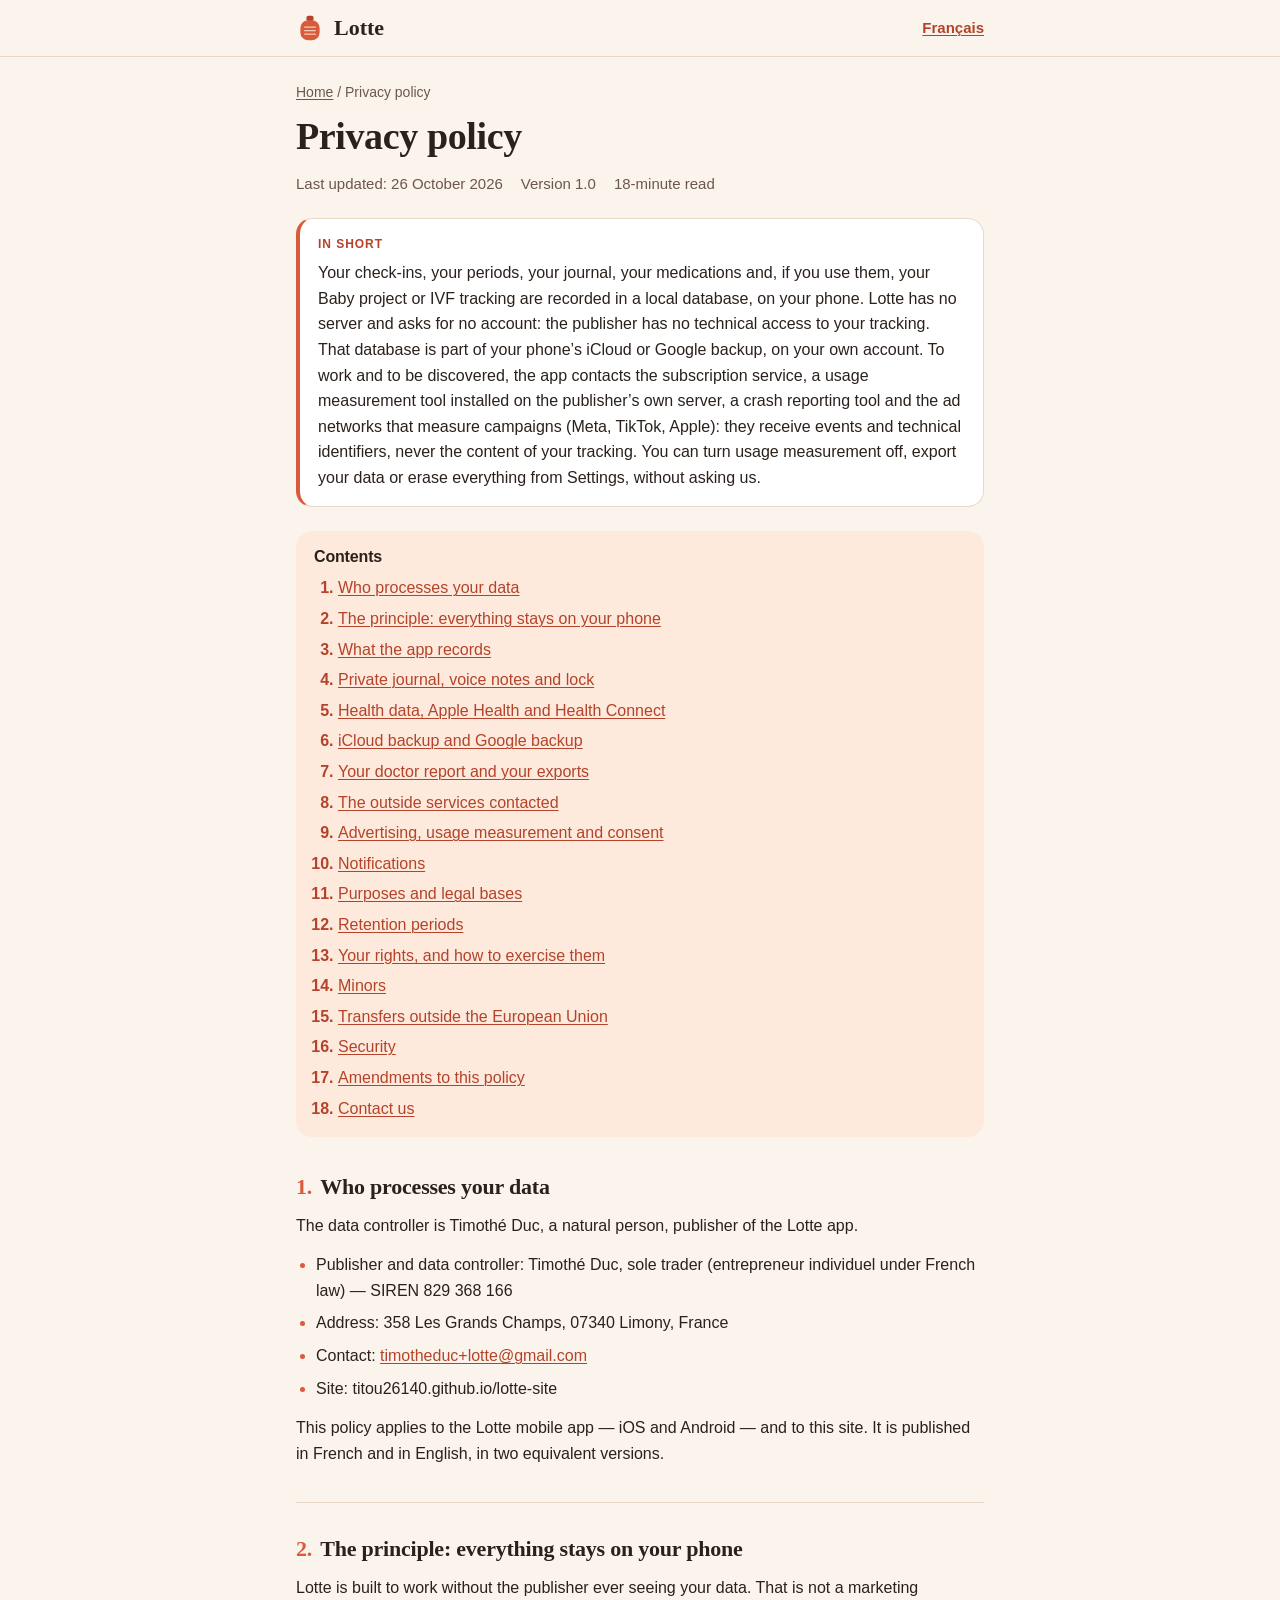
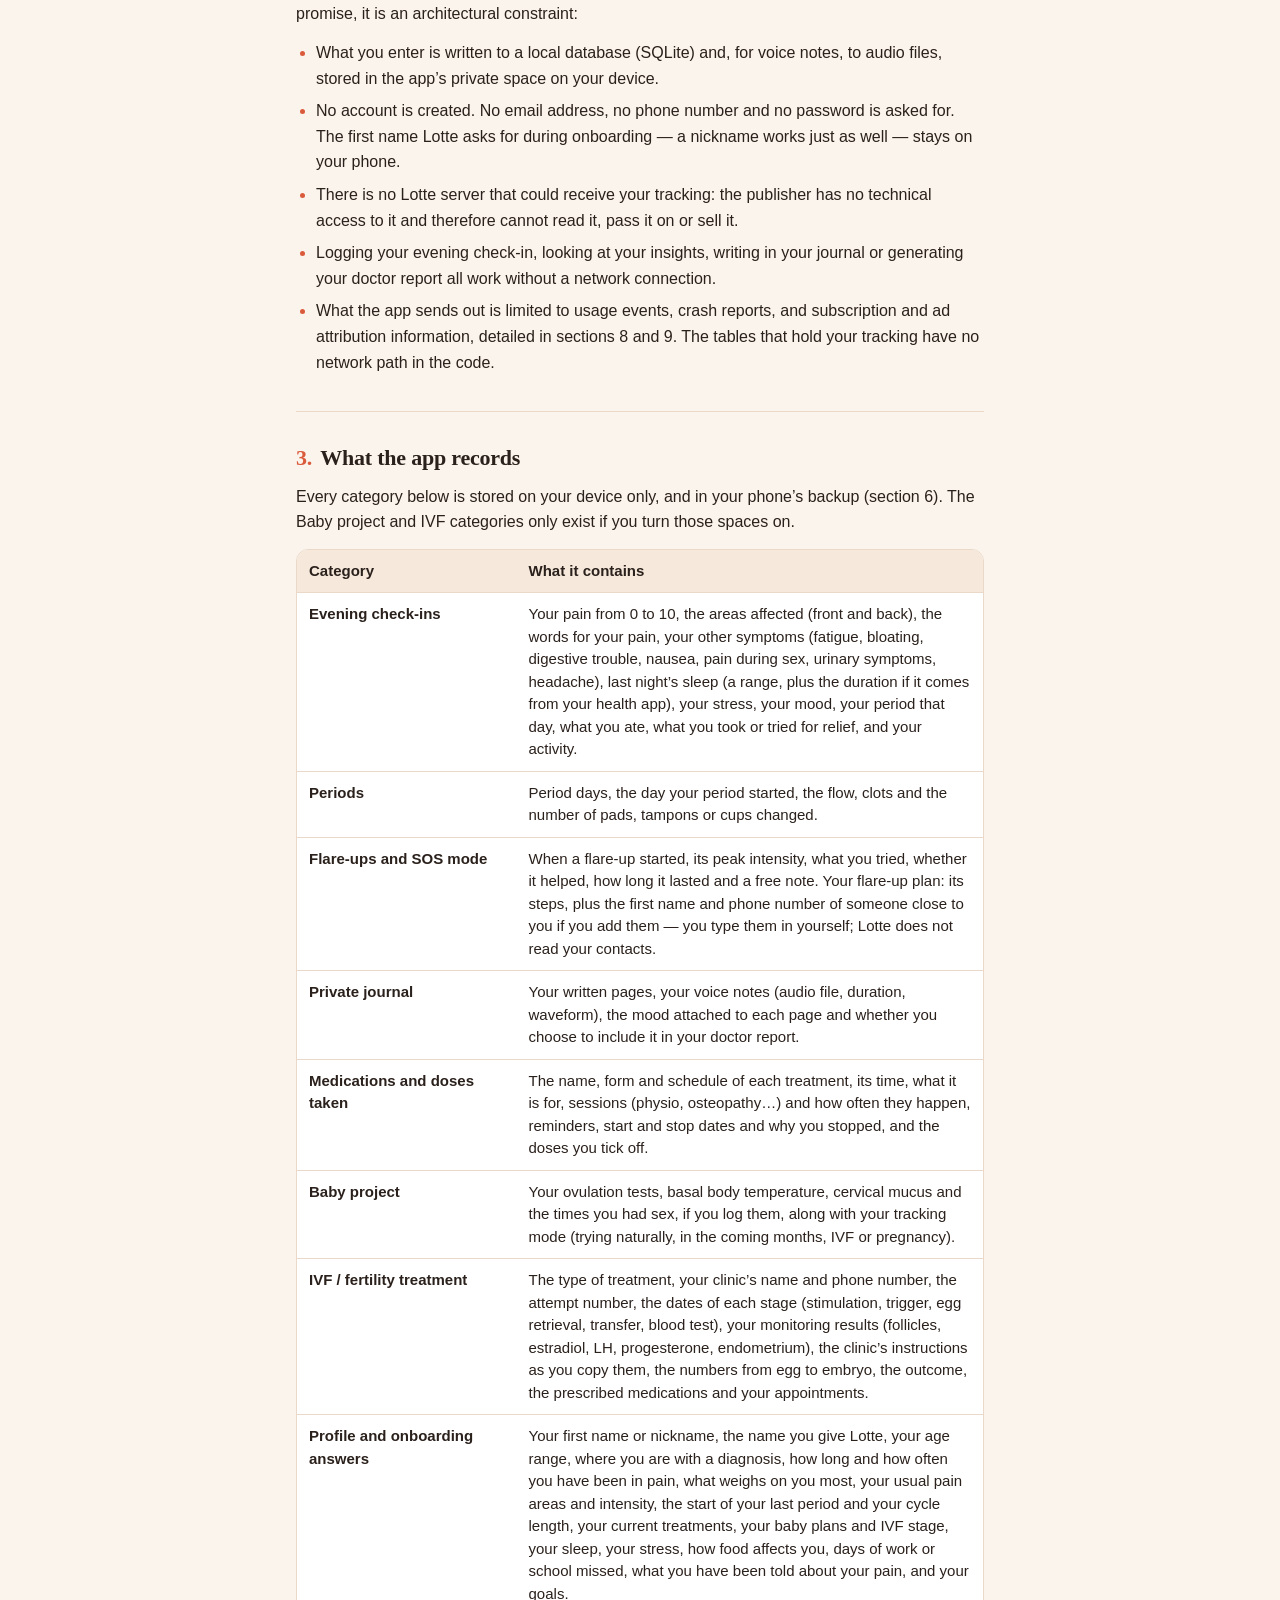
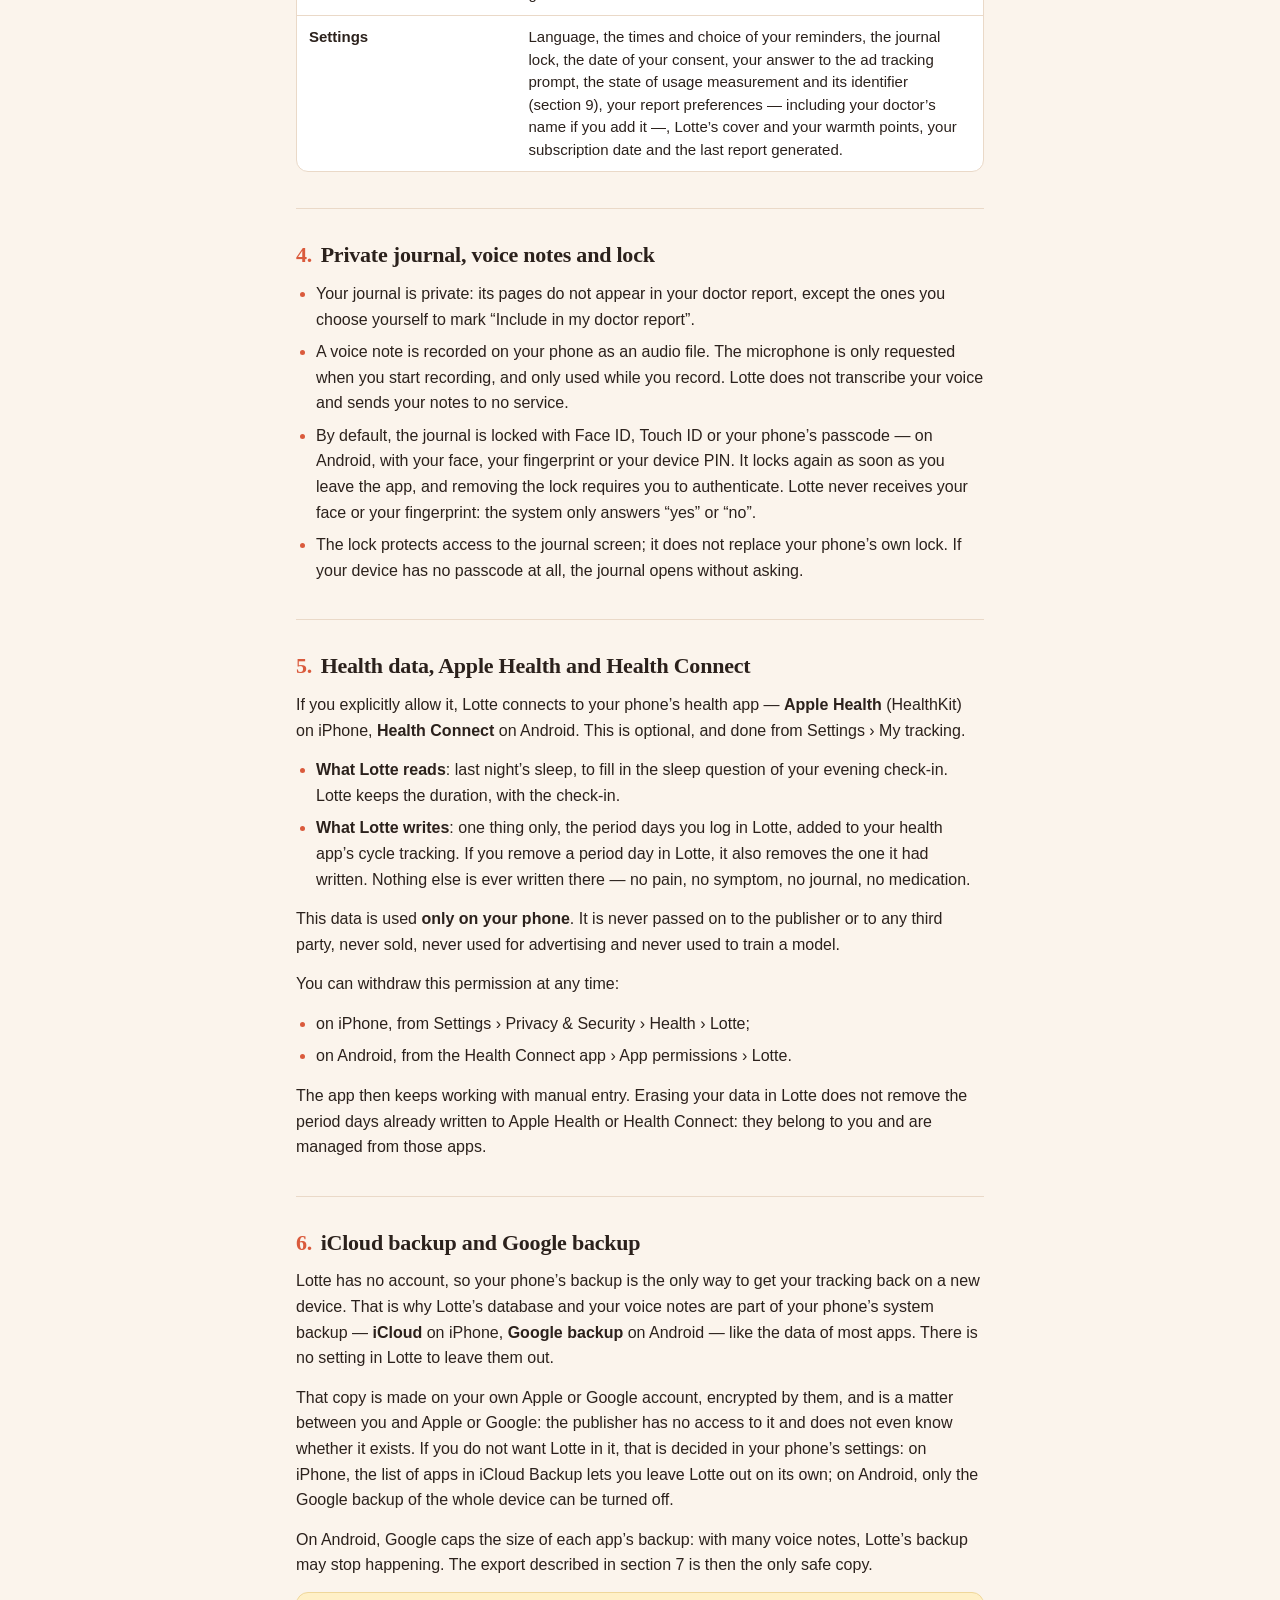
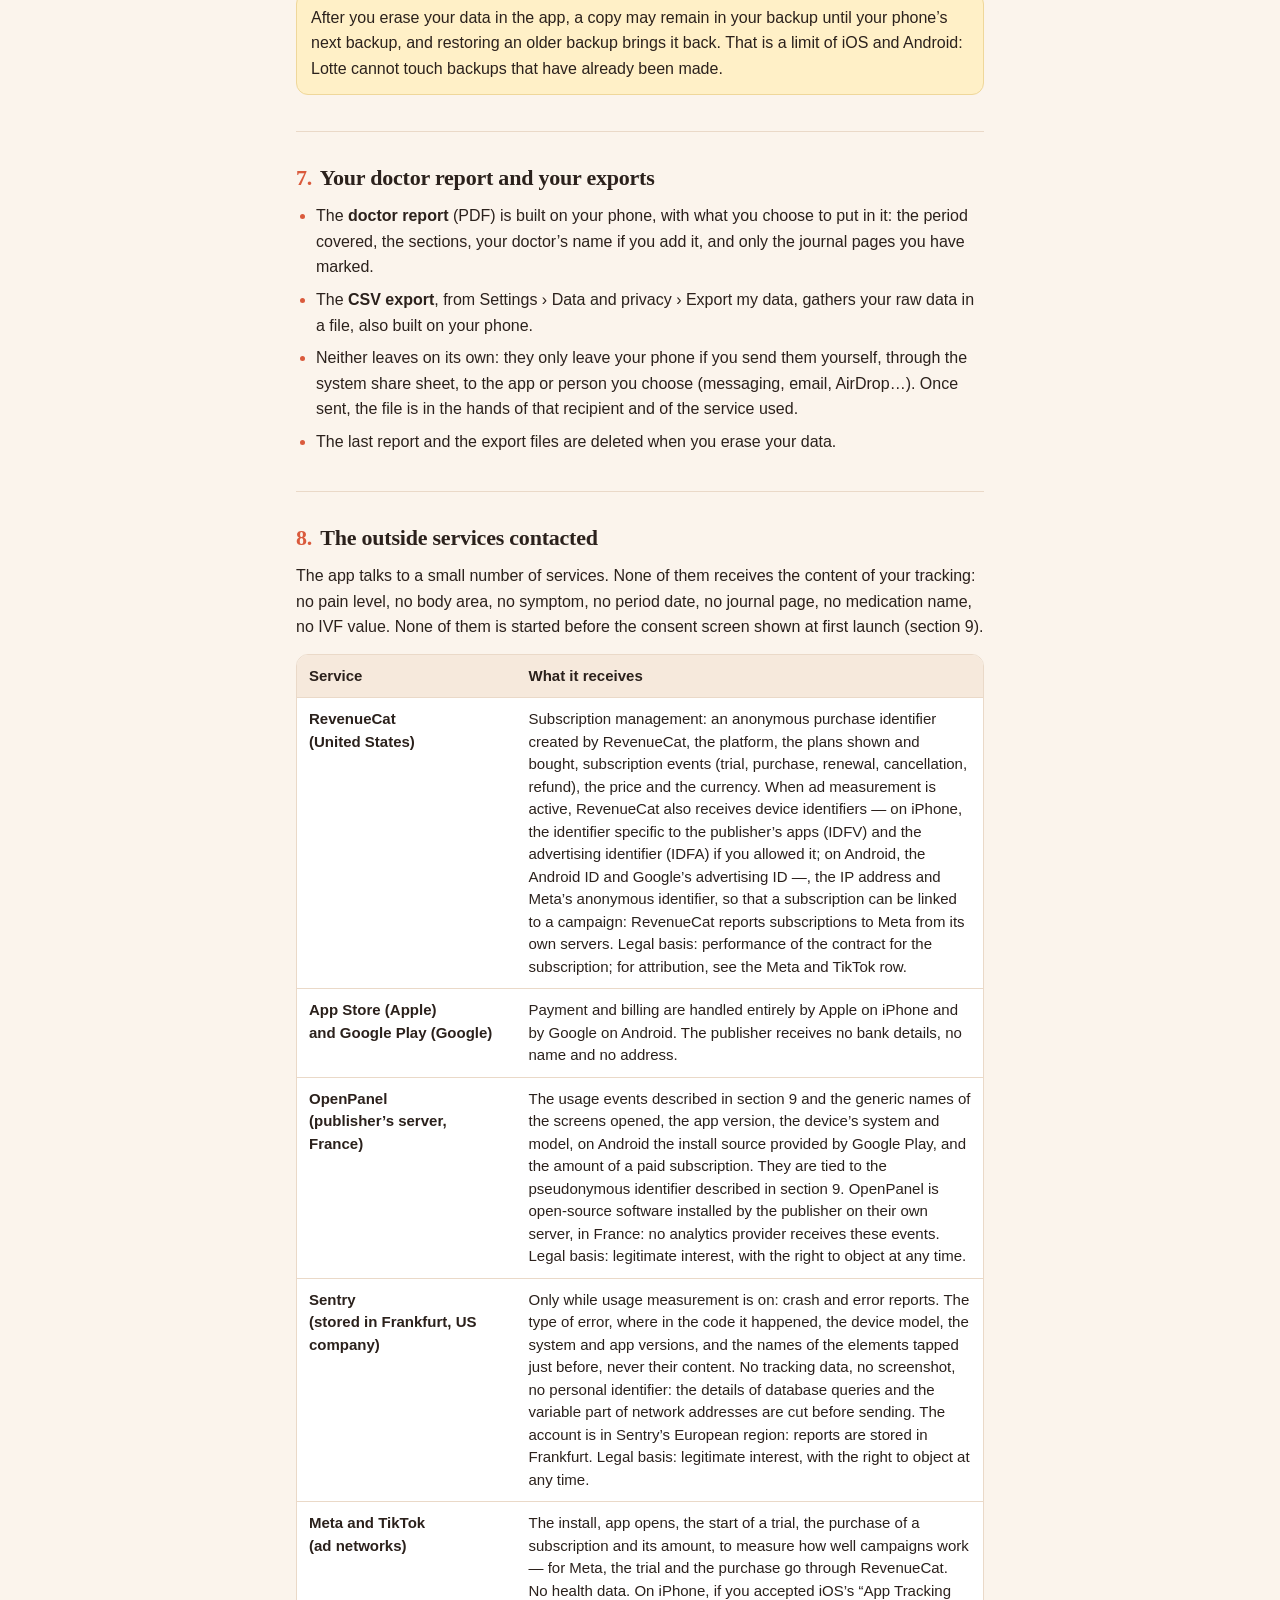
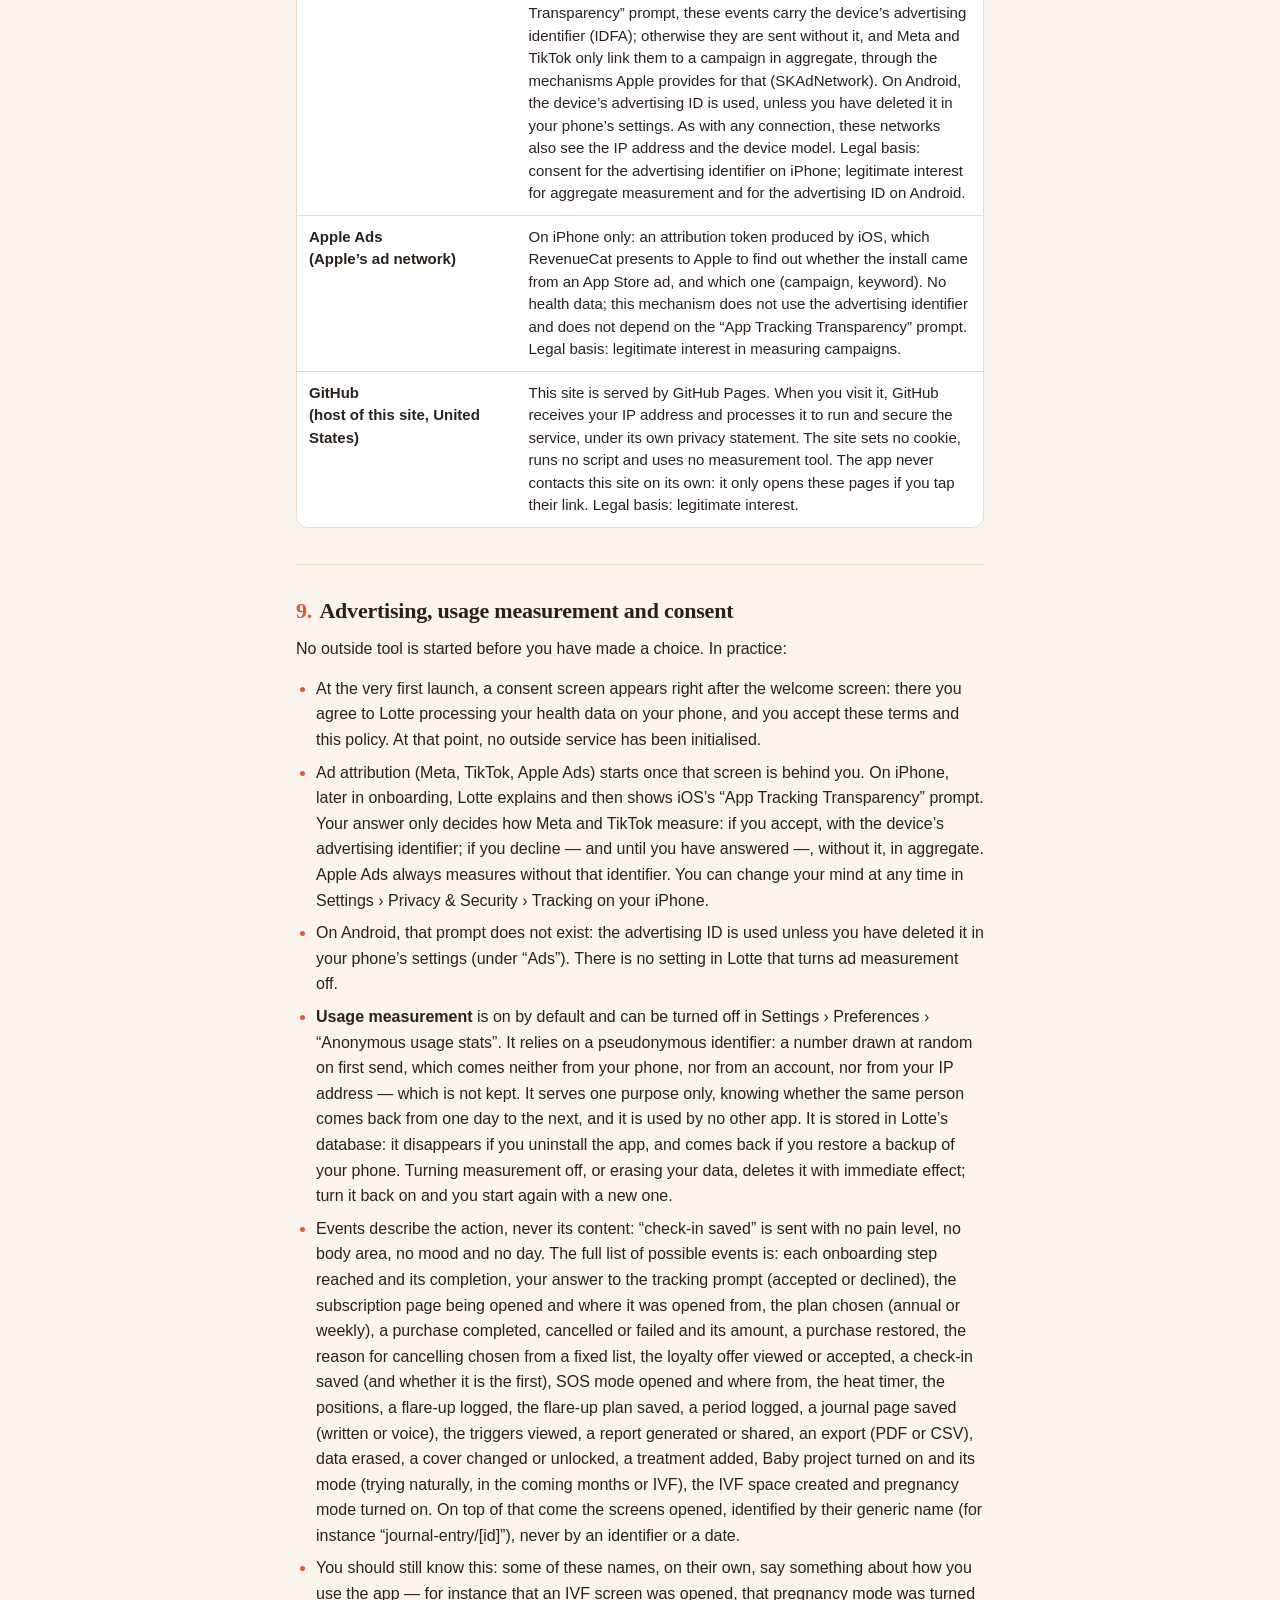
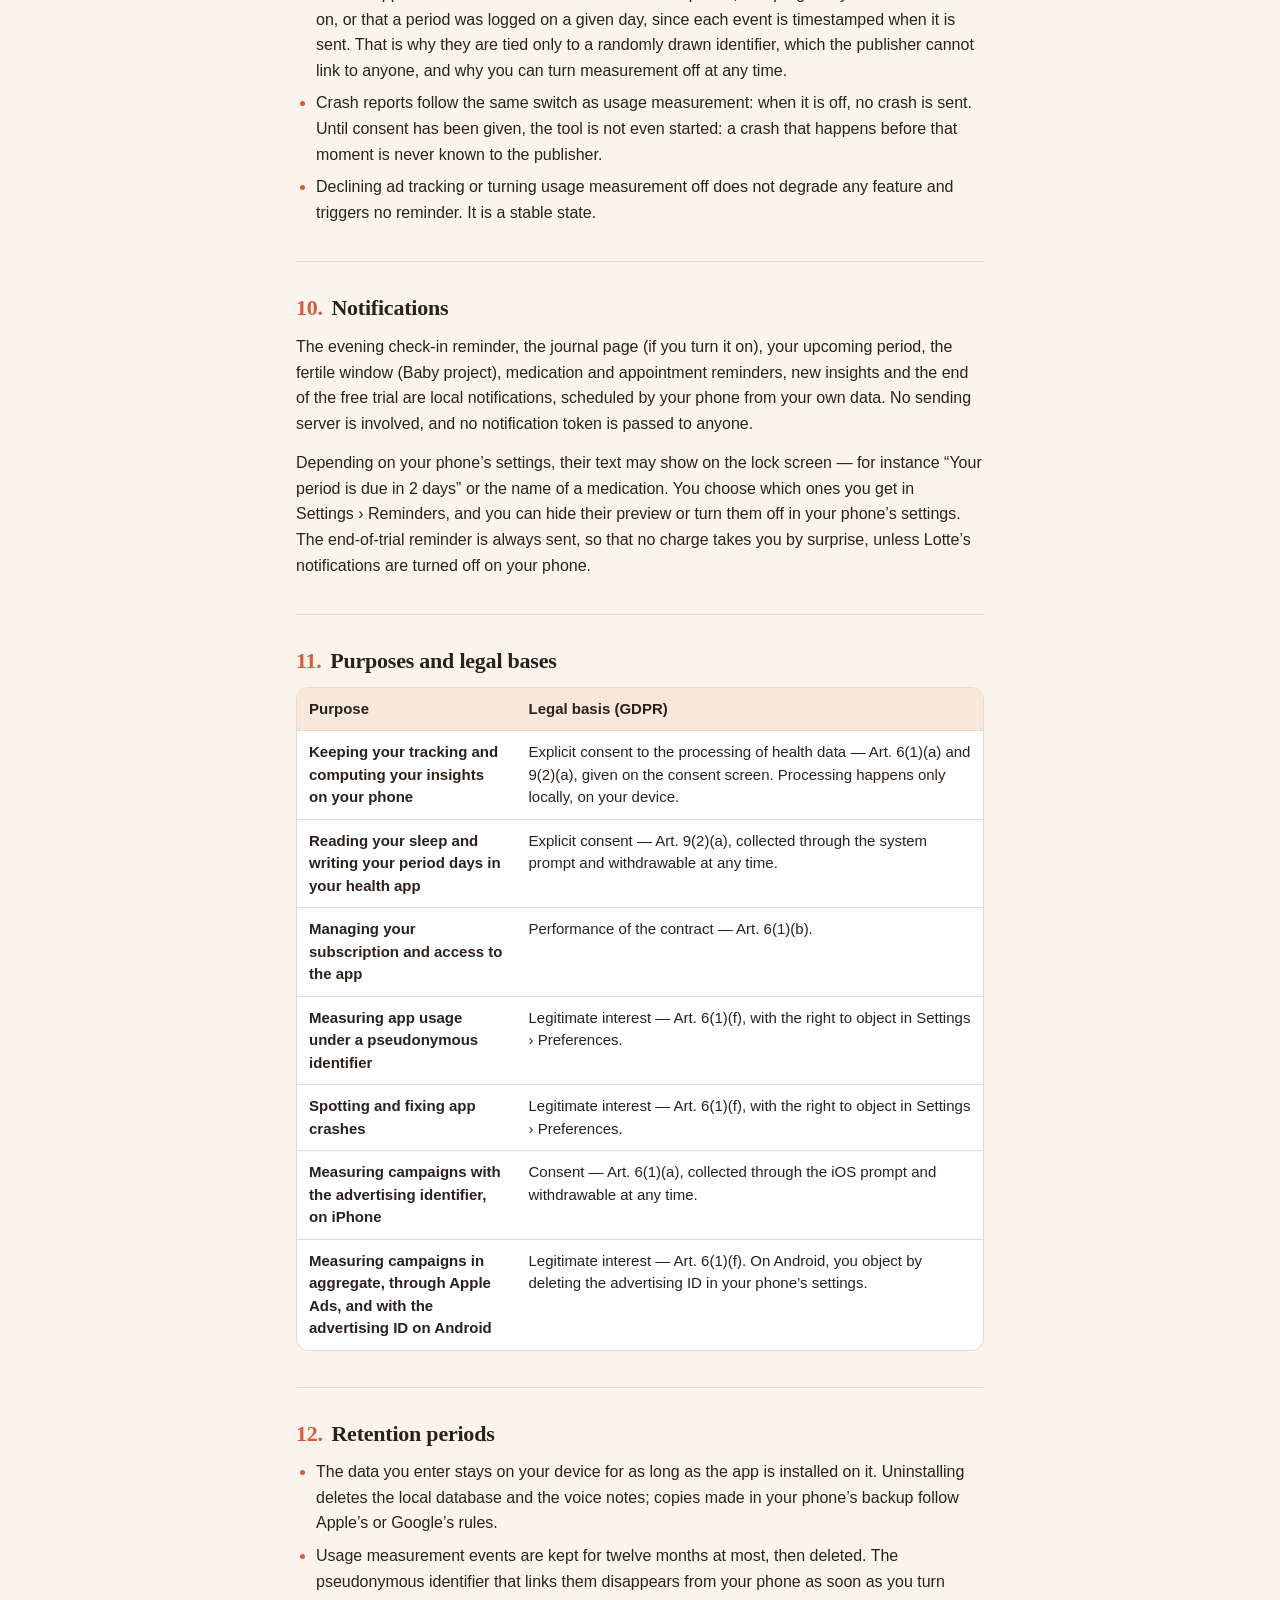
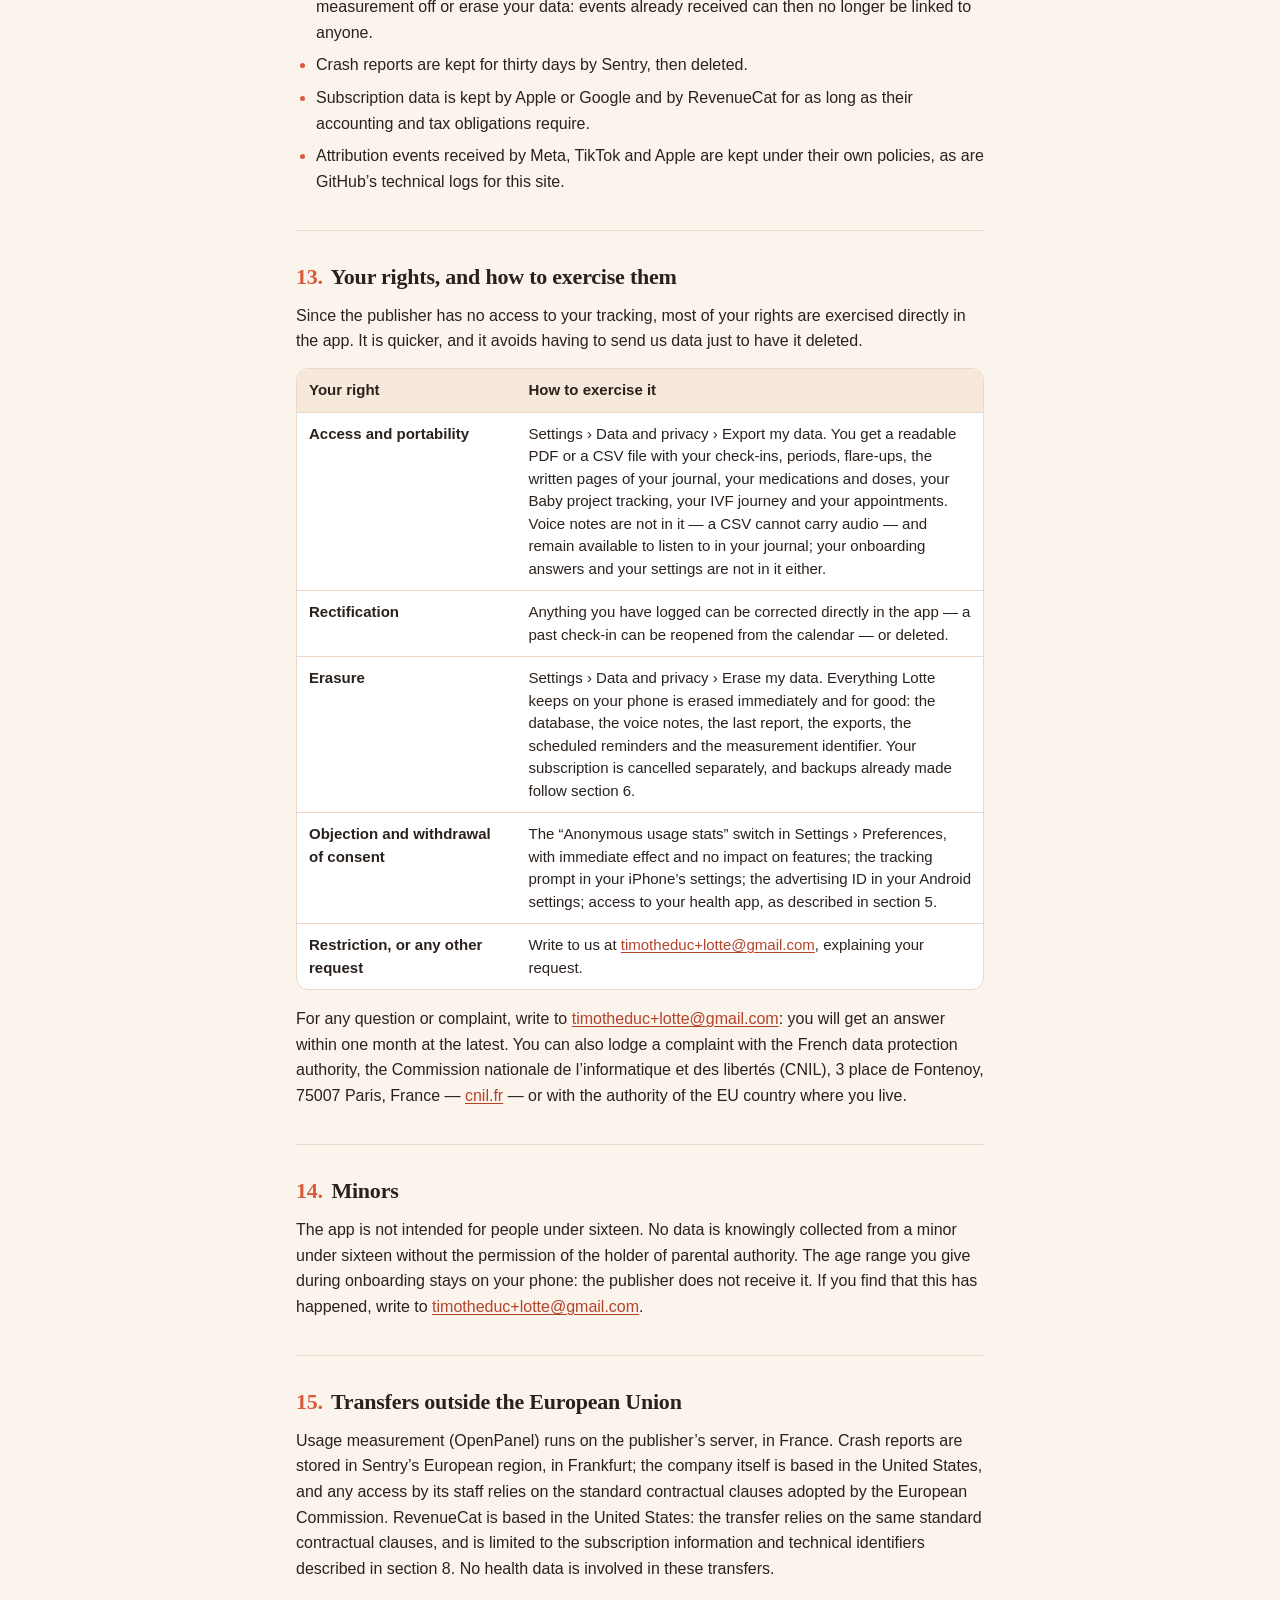
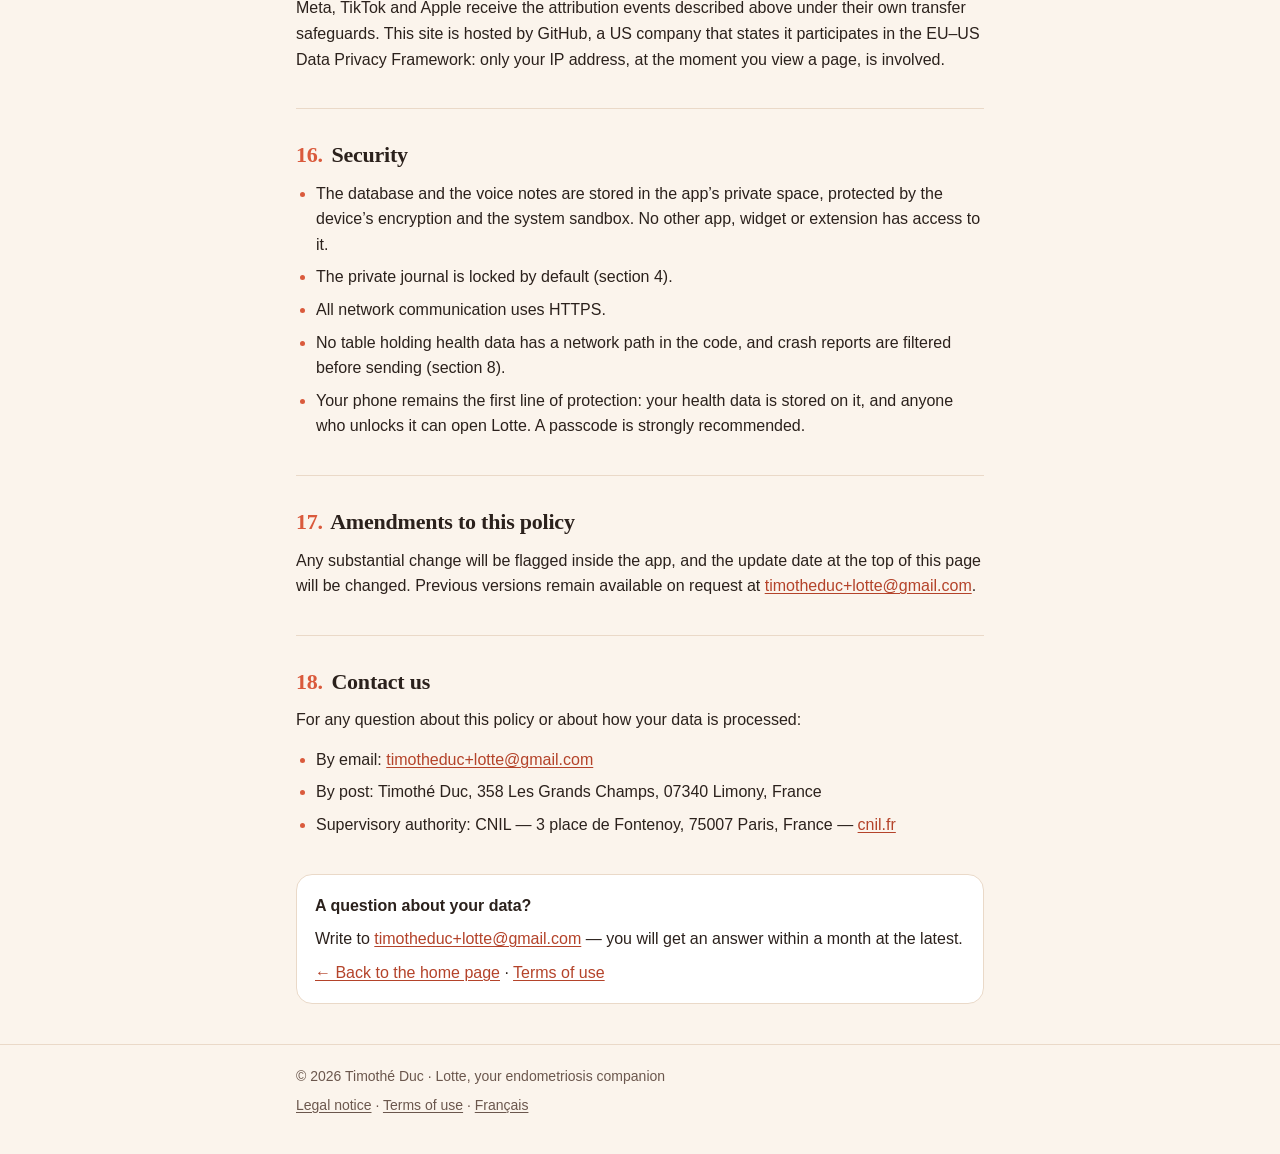
==== en/privacy/index.html @ 678af025 "Publie la politique de confidentialité et les conditions de Lotte" ====
<!doctype html>
<html lang="en">
<head>
<meta charset="utf-8">
<meta name="viewport" content="width=device-width, initial-scale=1">
<title>Privacy policy — Lotte</title>
<meta name="description" content="How Lotte, the endometriosis tracking app, handles your data: everything stays on your phone, with no account and no server.">
<link rel="canonical" href="https://titou26140.github.io/lotte-site/en/privacy/">
<link rel="alternate" hreflang="en" href="https://titou26140.github.io/lotte-site/en/privacy/">
<link rel="alternate" hreflang="fr" href="https://titou26140.github.io/lotte-site/fr/confidentialite/">
<link rel="icon" href="data:image/svg+xml,%3Csvg xmlns=%22http://www.w3.org/2000/svg%22 viewBox=%220 0 32 32%22%3E%3Crect x=%2212%22 y=%222%22 width=%228%22 height=%226%22 rx=%222%22 fill=%22%23B4432A%22/%3E%3Crect x=%225%22 y=%227%22 width=%2222%22 height=%2223%22 rx=%229%22 fill=%22%23DA5A3C%22/%3E%3C/svg%3E">
<link rel="stylesheet" href="../../style.css">
</head>
<body>
<a class="skip" href="#content">Skip to content</a>

<header class="site-head">
  <div class="wrap site-head__bar">
    <a class="brand" href="../../">
      <svg class="brand__mark" width="28" height="28" viewBox="0 0 32 32" aria-hidden="true"><rect x="12" y="2" width="8" height="6" rx="2" fill="#B4432A"/><rect x="5" y="7" width="22" height="23" rx="9" fill="#DA5A3C"/><path d="M10 15h12M10 19h12M10 23h12" stroke="#FBF4EC" stroke-width="1.6" stroke-linecap="round" opacity=".75"/></svg>
      Lotte
    </a>
    <a class="lang-switch" href="../../fr/confidentialite/" hreflang="fr" lang="fr">Français</a>
  </div>
</header>

<main id="content" class="wrap">
  <nav class="breadcrumb" aria-label="Breadcrumb">
    <a href="../../">Home</a> / <span aria-current="page">Privacy policy</span>
  </nav>

  <h1>Privacy policy</h1>

  <ul class="doc-meta">
    <li>Last updated: <time datetime="2026-10-26">26 October 2026</time></li>
    <li>Version 1.0</li>
    <li>18-minute read</li>
  </ul>

  <div class="summary">
    <p class="eyebrow">In short</p>
    <p>
      Your check-ins, your periods, your journal, your medications and, if you use them, your
      Baby project or IVF tracking are recorded in a local database, on your phone. Lotte has
      no server and asks for no account: the publisher has no technical access to your
      tracking. That database is part of your phone’s iCloud or Google backup, on your own
      account. To work and to be discovered, the app contacts the subscription service, a
      usage measurement tool installed on the publisher’s own server, a crash reporting tool
      and the ad networks that measure campaigns (Meta, TikTok, Apple): they receive events and
      technical identifiers, never the content of your tracking. You can turn usage
      measurement off, export your data or erase everything from Settings, without asking us.
    </p>
  </div>

  <nav class="toc" aria-labelledby="contents">
    <h2 id="contents">Contents</h2>
    <ol>
      <li><a href="#controller">Who processes your data</a></li>
      <li><a href="#principle">The principle: everything stays on your phone</a></li>
      <li><a href="#recorded">What the app records</a></li>
      <li><a href="#journal">Private journal, voice notes and lock</a></li>
      <li><a href="#health">Health data, Apple Health and Health Connect</a></li>
      <li><a href="#backup">iCloud backup and Google backup</a></li>
      <li><a href="#report-export">Your doctor report and your exports</a></li>
      <li><a href="#third-parties">The outside services contacted</a></li>
      <li><a href="#consent">Advertising, usage measurement and consent</a></li>
      <li><a href="#notifications">Notifications</a></li>
      <li><a href="#legal-bases">Purposes and legal bases</a></li>
      <li><a href="#retention">Retention periods</a></li>
      <li><a href="#rights">Your rights, and how to exercise them</a></li>
      <li><a href="#minors">Minors</a></li>
      <li><a href="#transfers">Transfers outside the European Union</a></li>
      <li><a href="#security">Security</a></li>
      <li><a href="#amendments">Amendments to this policy</a></li>
      <li><a href="#contact">Contact us</a></li>
    </ol>
  </nav>

  <!-- 1 -->
  <section class="doc-section" id="controller">
    <h2><span class="num">1.</span> Who processes your data</h2>
    <p>
      The data controller is Timothé Duc, a natural person, publisher of the Lotte app.
    </p>
    <ul class="list">
      <li>
        Publisher and data controller: Timothé Duc, sole trader (entrepreneur individuel
        under French law) — SIREN 829 368 166
      </li>
      <li>Address: 358 Les Grands Champs, 07340 Limony, France</li>
      <li>Contact: <a href="mailto:timotheduc+lotte@gmail.com">timotheduc+lotte@gmail.com</a></li>
      <li>Site: titou26140.github.io/lotte-site</li>
    </ul>
    <p>
      This policy applies to the Lotte mobile app — iOS and Android — and to this site. It is
      published in French and in English, in two equivalent versions.
    </p>
  </section>

  <!-- 2 -->
  <section class="doc-section" id="principle">
    <h2><span class="num">2.</span> The principle: everything stays on your phone</h2>
    <p>
      Lotte is built to work without the publisher ever seeing your data. That is not a
      marketing promise, it is an architectural constraint:
    </p>
    <ul class="list">
      <li>
        What you enter is written to a local database (SQLite) and, for voice notes, to audio
        files, stored in the app’s private space on your device.
      </li>
      <li>
        No account is created. No email address, no phone number and no password is asked
        for. The first name Lotte asks for during onboarding — a nickname works just as well —
        stays on your phone.
      </li>
      <li>
        There is no Lotte server that could receive your tracking: the publisher has no
        technical access to it and therefore cannot read it, pass it on or sell it.
      </li>
      <li>
        Logging your evening check-in, looking at your insights, writing in your journal or
        generating your doctor report all work without a network connection.
      </li>
      <li>
        What the app sends out is limited to usage events, crash reports, and subscription and
        ad attribution information, detailed in sections 8 and 9. The tables that hold your
        tracking have no network path in the code.
      </li>
    </ul>
  </section>

  <!-- 3 -->
  <section class="doc-section" id="recorded">
    <h2><span class="num">3.</span> What the app records</h2>
    <p>
      Every category below is stored on your device only, and in your phone’s backup
      (section 6). The Baby project and IVF categories only exist if you turn those spaces on.
    </p>
    <div class="table-scroll">
      <table>
        <thead>
          <tr>
            <th scope="col">Category</th>
            <th scope="col">What it contains</th>
          </tr>
        </thead>
        <tbody>
          <tr>
            <td>Evening check-ins</td>
            <td>
              Your pain from 0 to 10, the areas affected (front and back), the words for your
              pain, your other symptoms (fatigue, bloating, digestive trouble, nausea, pain
              during sex, urinary symptoms, headache), last night’s sleep (a range, plus the
              duration if it comes from your health app), your stress, your mood, your period
              that day, what you ate, what you took or tried for relief, and your activity.
            </td>
          </tr>
          <tr>
            <td>Periods</td>
            <td>
              Period days, the day your period started, the flow, clots and the number of
              pads, tampons or cups changed.
            </td>
          </tr>
          <tr>
            <td>Flare-ups and SOS mode</td>
            <td>
              When a flare-up started, its peak intensity, what you tried, whether it helped,
              how long it lasted and a free note. Your flare-up plan: its steps, plus the first
              name and phone number of someone close to you if you add them — you type them in
              yourself; Lotte does not read your contacts.
            </td>
          </tr>
          <tr>
            <td>Private journal</td>
            <td>
              Your written pages, your voice notes (audio file, duration, waveform), the mood
              attached to each page and whether you choose to include it in your doctor report.
            </td>
          </tr>
          <tr>
            <td>Medications and doses taken</td>
            <td>
              The name, form and schedule of each treatment, its time, what it is for,
              sessions (physio, osteopathy…) and how often they happen, reminders, start and
              stop dates and why you stopped, and the doses you tick off.
            </td>
          </tr>
          <tr>
            <td>Baby project</td>
            <td>
              Your ovulation tests, basal body temperature, cervical mucus and the times you had
              sex, if you log them, along with your tracking mode (trying naturally, in the
              coming months, IVF or pregnancy).
            </td>
          </tr>
          <tr>
            <td>IVF / fertility treatment</td>
            <td>
              The type of treatment, your clinic’s name and phone number, the attempt number,
              the dates of each stage (stimulation, trigger, egg retrieval, transfer, blood
              test), your monitoring results (follicles, estradiol, LH, progesterone,
              endometrium), the clinic’s instructions as you copy them, the numbers from egg to
              embryo, the outcome, the prescribed medications and your appointments.
            </td>
          </tr>
          <tr>
            <td>Profile and onboarding answers</td>
            <td>
              Your first name or nickname, the name you give Lotte, your age range, where you
              are with a diagnosis, how long and how often you have been in pain, what weighs on
              you most, your usual pain areas and intensity, the start of your last period and
              your cycle length, your current treatments, your baby plans and IVF stage, your
              sleep, your stress, how food affects you, days of work or school missed, what you
              have been told about your pain, and your goals.
            </td>
          </tr>
          <tr>
            <td>Settings</td>
            <td>
              Language, the times and choice of your reminders, the journal lock, the date of
              your consent, your answer to the ad tracking prompt, the state of usage
              measurement and its identifier (section 9), your report preferences — including
              your doctor’s name if you add it —, Lotte’s cover and your warmth points, your
              subscription date and the last report generated.
            </td>
          </tr>
        </tbody>
      </table>
    </div>
  </section>

  <!-- 4 -->
  <section class="doc-section" id="journal">
    <h2><span class="num">4.</span> Private journal, voice notes and lock</h2>
    <ul class="list">
      <li>
        Your journal is private: its pages do not appear in your doctor report, except the
        ones you choose yourself to mark “Include in my doctor report”.
      </li>
      <li>
        A voice note is recorded on your phone as an audio file. The microphone is only
        requested when you start recording, and only used while you record. Lotte does not
        transcribe your voice and sends your notes to no service.
      </li>
      <li>
        By default, the journal is locked with Face ID, Touch ID or your phone’s passcode — on
        Android, with your face, your fingerprint or your device PIN. It locks again as soon as
        you leave the app, and removing the lock requires you to authenticate. Lotte never
        receives your face or your fingerprint: the system only answers “yes” or “no”.
      </li>
      <li>
        The lock protects access to the journal screen; it does not replace your phone’s own
        lock. If your device has no passcode at all, the journal opens without asking.
      </li>
    </ul>
  </section>

  <!-- 5 -->
  <section class="doc-section" id="health">
    <h2><span class="num">5.</span> Health data, Apple Health and Health Connect</h2>
    <p>
      If you explicitly allow it, Lotte connects to your phone’s health app —
      <strong>Apple Health</strong> (HealthKit) on iPhone, <strong>Health Connect</strong> on
      Android. This is optional, and done from Settings › My tracking.
    </p>
    <ul class="list">
      <li>
        <strong>What Lotte reads</strong>: last night’s sleep, to fill in the sleep question
        of your evening check-in. Lotte keeps the duration, with the check-in.
      </li>
      <li>
        <strong>What Lotte writes</strong>: one thing only, the period days you log in Lotte,
        added to your health app’s cycle tracking. If you remove a period day in Lotte, it also
        removes the one it had written. Nothing else is ever written there — no pain, no
        symptom, no journal, no medication.
      </li>
    </ul>
    <p>
      This data is used <strong>only on your phone</strong>. It is never passed on to the
      publisher or to any third party, never sold, never used for advertising and never used
      to train a model.
    </p>
    <p>You can withdraw this permission at any time:</p>
    <ul class="list">
      <li>on iPhone, from Settings › Privacy &amp; Security › Health › Lotte;</li>
      <li>on Android, from the Health Connect app › App permissions › Lotte.</li>
    </ul>
    <p>
      The app then keeps working with manual entry. Erasing your data in Lotte does not remove
      the period days already written to Apple Health or Health Connect: they belong to you and
      are managed from those apps.
    </p>
  </section>

  <!-- 6 -->
  <section class="doc-section" id="backup">
    <h2><span class="num">6.</span> iCloud backup and Google backup</h2>
    <p>
      Lotte has no account, so your phone’s backup is the only way to get your tracking back on
      a new device. That is why Lotte’s database and your voice notes are part of your phone’s
      system backup — <strong>iCloud</strong> on iPhone, <strong>Google backup</strong> on
      Android — like the data of most apps. There is no setting in Lotte to leave them out.
    </p>
    <p>
      That copy is made on your own Apple or Google account, encrypted by them, and is a
      matter between you and Apple or Google: the publisher has no access to it and does not
      even know whether it exists. If you do not want Lotte in it, that is decided in your
      phone’s settings: on iPhone, the list of apps in iCloud Backup lets you leave Lotte out on
      its own; on Android, only the Google backup of the whole device can be turned off.
    </p>
    <p>
      On Android, Google caps the size of each app’s backup: with many voice notes, Lotte’s
      backup may stop happening. The export described in section 7 is then the only safe copy.
    </p>
    <div class="callout">
      <p>
        After you erase your data in the app, a copy may remain in your backup until your
        phone’s next backup, and restoring an older backup brings it back. That is a limit of
        iOS and Android: Lotte cannot touch backups that have already been made.
      </p>
    </div>
  </section>

  <!-- 7 -->
  <section class="doc-section" id="report-export">
    <h2><span class="num">7.</span> Your doctor report and your exports</h2>
    <ul class="list">
      <li>
        The <strong>doctor report</strong> (PDF) is built on your phone, with what you choose
        to put in it: the period covered, the sections, your doctor’s name if you add it, and
        only the journal pages you have marked.
      </li>
      <li>
        The <strong>CSV export</strong>, from Settings › Data and privacy › Export my data,
        gathers your raw data in a file, also built on your phone.
      </li>
      <li>
        Neither leaves on its own: they only leave your phone if you send them yourself,
        through the system share sheet, to the app or person you choose (messaging, email,
        AirDrop…). Once sent, the file is in the hands of that recipient and of the service
        used.
      </li>
      <li>The last report and the export files are deleted when you erase your data.</li>
    </ul>
  </section>

  <!-- 8 -->
  <section class="doc-section" id="third-parties">
    <h2><span class="num">8.</span> The outside services contacted</h2>
    <p>
      The app talks to a small number of services. None of them receives the content of your
      tracking: no pain level, no body area, no symptom, no period date, no journal page, no
      medication name, no IVF value. None of them is started before the consent screen shown
      at first launch (section 9).
    </p>
    <div class="table-scroll">
      <table>
        <thead>
          <tr>
            <th scope="col">Service</th>
            <th scope="col">What it receives</th>
          </tr>
        </thead>
        <tbody>
          <tr>
            <td>RevenueCat<br>(United States)</td>
            <td>
              Subscription management: an anonymous purchase identifier created by RevenueCat,
              the platform, the plans shown and bought, subscription events (trial, purchase,
              renewal, cancellation, refund), the price and the currency. When ad measurement
              is active, RevenueCat also receives device identifiers — on iPhone, the
              identifier specific to the publisher’s apps (IDFV) and the advertising identifier
              (IDFA) if you allowed it; on Android, the Android ID and Google’s advertising ID —,
              the IP address and Meta’s anonymous identifier, so that a subscription can be
              linked to a campaign: RevenueCat reports subscriptions to Meta from its own
              servers. Legal basis: performance of the contract for the subscription; for
              attribution, see the Meta and TikTok row.
            </td>
          </tr>
          <tr>
            <td>App Store (Apple)<br>and Google Play (Google)</td>
            <td>
              Payment and billing are handled entirely by Apple on iPhone and by Google on
              Android. The publisher receives no bank details, no name and no address.
            </td>
          </tr>
          <tr>
            <td>OpenPanel<br>(publisher’s server, France)</td>
            <td>
              The usage events described in section 9 and the generic names of the screens
              opened, the app version, the device’s system and model, on Android the install
              source provided by Google Play, and the amount of a paid subscription. They are
              tied to the pseudonymous identifier described in section 9. OpenPanel is
              open-source software installed by the publisher on their own server, in France:
              no analytics provider receives these events. Legal basis: legitimate interest,
              with the right to object at any time.
            </td>
          </tr>
          <tr>
            <td>Sentry<br>(stored in Frankfurt, US company)</td>
            <td>
              Only while usage measurement is on: crash and error reports. The type of error,
              where in the code it happened, the device model, the system and app versions, and
              the names of the elements tapped just before, never their content. No tracking
              data, no screenshot, no personal identifier: the details of database queries and
              the variable part of network addresses are cut before sending. The account is in
              Sentry’s European region: reports are stored in Frankfurt. Legal basis:
              legitimate interest, with the right to object at any time.
            </td>
          </tr>
          <tr>
            <td>Meta and TikTok<br>(ad networks)</td>
            <td>
              The install, app opens, the start of a trial, the purchase of a subscription and
              its amount, to measure how well campaigns work — for Meta, the trial and the
              purchase go through RevenueCat. No health data. On iPhone, if you accepted iOS’s
              “App Tracking Transparency” prompt, these events carry the device’s advertising
              identifier (IDFA); otherwise they are sent without it, and Meta and TikTok only
              link them to a campaign in aggregate, through the mechanisms Apple provides for
              that (SKAdNetwork). On Android, the device’s advertising ID is used, unless you
              have deleted it in your phone’s settings. As with any connection, these networks
              also see the IP address and the device model. Legal basis: consent for the
              advertising identifier on iPhone; legitimate interest for aggregate measurement
              and for the advertising ID on Android.
            </td>
          </tr>
          <tr>
            <td>Apple Ads<br>(Apple’s ad network)</td>
            <td>
              On iPhone only: an attribution token produced by iOS, which RevenueCat presents
              to Apple to find out whether the install came from an App Store ad, and which one
              (campaign, keyword). No health data; this mechanism does not use the advertising
              identifier and does not depend on the “App Tracking Transparency” prompt. Legal
              basis: legitimate interest in measuring campaigns.
            </td>
          </tr>
          <tr>
            <td>GitHub<br>(host of this site, United States)</td>
            <td>
              This site is served by GitHub Pages. When you visit it, GitHub receives your IP
              address and processes it to run and secure the service, under its own privacy
              statement. The site sets no cookie, runs no script and uses no measurement tool.
              The app never contacts this site on its own: it only opens these pages if you tap
              their link. Legal basis: legitimate interest.
            </td>
          </tr>
        </tbody>
      </table>
    </div>
  </section>

  <!-- 9 -->
  <section class="doc-section" id="consent">
    <h2><span class="num">9.</span> Advertising, usage measurement and consent</h2>
    <p>No outside tool is started before you have made a choice. In practice:</p>
    <ul class="list">
      <li>
        At the very first launch, a consent screen appears right after the welcome screen:
        there you agree to Lotte processing your health data on your phone, and you accept
        these terms and this policy. At that point, no outside service has been initialised.
      </li>
      <li>
        Ad attribution (Meta, TikTok, Apple Ads) starts once that screen is behind you. On
        iPhone, later in onboarding, Lotte explains and then shows iOS’s “App Tracking
        Transparency” prompt. Your answer only decides how Meta and TikTok measure: if you
        accept, with the device’s advertising identifier; if you decline — and until you have
        answered —, without it, in aggregate. Apple Ads always measures without that
        identifier. You can change your mind at any time in Settings › Privacy &amp; Security ›
        Tracking on your iPhone.
      </li>
      <li>
        On Android, that prompt does not exist: the advertising ID is used unless you have
        deleted it in your phone’s settings (under “Ads”). There is no setting in Lotte that
        turns ad measurement off.
      </li>
      <li>
        <strong>Usage measurement</strong> is on by default and can be turned off in
        Settings › Preferences › “Anonymous usage stats”. It relies on a pseudonymous
        identifier: a number drawn at random on first send, which comes neither from your
        phone, nor from an account, nor from your IP address — which is not kept. It serves one
        purpose only, knowing whether the same person comes back from one day to the next, and
        it is used by no other app. It is stored in Lotte’s database: it disappears if you
        uninstall the app, and comes back if you restore a backup of your phone. Turning
        measurement off, or erasing your data, deletes it with immediate effect; turn it back
        on and you start again with a new one.
      </li>
      <li>
        Events describe the action, never its content: “check-in saved” is sent with no pain
        level, no body area, no mood and no day. The full list of possible events is: each
        onboarding step reached and its completion, your answer to the tracking prompt
        (accepted or declined), the subscription page being opened and where it was opened
        from, the plan chosen (annual or weekly), a purchase completed, cancelled or failed and
        its amount, a purchase restored, the reason for cancelling chosen from a fixed list,
        the loyalty offer viewed or accepted, a check-in saved (and whether it is the first),
        SOS mode opened and where from, the heat timer, the positions, a flare-up logged, the
        flare-up plan saved, a period logged, a journal page saved (written or voice), the
        triggers viewed, a report generated or shared, an export (PDF or CSV), data erased, a
        cover changed or unlocked, a treatment added, Baby project turned on and its mode
        (trying naturally, in the coming months or IVF), the IVF space created and pregnancy
        mode turned on. On top of that come the screens opened, identified by their generic
        name (for instance “journal-entry/[id]”), never by an identifier or a date.
      </li>
      <li>
        You should still know this: some of these names, on their own, say something about
        how you use the app — for instance that an IVF screen was opened, that pregnancy mode
        was turned on, or that a period was logged on a given day, since each event is
        timestamped when it is sent. That is why they are tied only to a randomly drawn
        identifier, which the publisher cannot link to anyone, and why you can turn
        measurement off at any time.
      </li>
      <li>
        Crash reports follow the same switch as usage measurement: when it is off, no crash is
        sent. Until consent has been given, the tool is not even started: a crash that happens
        before that moment is never known to the publisher.
      </li>
      <li>
        Declining ad tracking or turning usage measurement off does not degrade any feature
        and triggers no reminder. It is a stable state.
      </li>
    </ul>
  </section>

  <!-- 10 -->
  <section class="doc-section" id="notifications">
    <h2><span class="num">10.</span> Notifications</h2>
    <p>
      The evening check-in reminder, the journal page (if you turn it on), your upcoming
      period, the fertile window (Baby project), medication and appointment reminders, new
      insights and the end of the free trial are local notifications, scheduled by your phone
      from your own data. No sending server is involved, and no notification token is passed
      to anyone.
    </p>
    <p>
      Depending on your phone’s settings, their text may show on the lock screen — for
      instance “Your period is due in 2 days” or the name of a medication. You choose which
      ones you get in Settings › Reminders, and you can hide their preview or turn them off in
      your phone’s settings. The end-of-trial reminder is always sent, so that no charge takes
      you by surprise, unless Lotte’s notifications are turned off on your phone.
    </p>
  </section>

  <!-- 11 -->
  <section class="doc-section" id="legal-bases">
    <h2><span class="num">11.</span> Purposes and legal bases</h2>
    <div class="table-scroll">
      <table>
        <thead>
          <tr>
            <th scope="col">Purpose</th>
            <th scope="col">Legal basis (GDPR)</th>
          </tr>
        </thead>
        <tbody>
          <tr>
            <td>Keeping your tracking and computing your insights on your phone</td>
            <td>
              Explicit consent to the processing of health data — Art. 6(1)(a) and 9(2)(a),
              given on the consent screen. Processing happens only locally, on your device.
            </td>
          </tr>
          <tr>
            <td>Reading your sleep and writing your period days in your health app</td>
            <td>
              Explicit consent — Art. 9(2)(a), collected through the system prompt and
              withdrawable at any time.
            </td>
          </tr>
          <tr>
            <td>Managing your subscription and access to the app</td>
            <td>Performance of the contract — Art. 6(1)(b).</td>
          </tr>
          <tr>
            <td>Measuring app usage under a pseudonymous identifier</td>
            <td>
              Legitimate interest — Art. 6(1)(f), with the right to object in Settings ›
              Preferences.
            </td>
          </tr>
          <tr>
            <td>Spotting and fixing app crashes</td>
            <td>
              Legitimate interest — Art. 6(1)(f), with the right to object in Settings ›
              Preferences.
            </td>
          </tr>
          <tr>
            <td>Measuring campaigns with the advertising identifier, on iPhone</td>
            <td>
              Consent — Art. 6(1)(a), collected through the iOS prompt and withdrawable at any
              time.
            </td>
          </tr>
          <tr>
            <td>
              Measuring campaigns in aggregate, through Apple Ads, and with the advertising ID
              on Android
            </td>
            <td>
              Legitimate interest — Art. 6(1)(f). On Android, you object by deleting the
              advertising ID in your phone’s settings.
            </td>
          </tr>
        </tbody>
      </table>
    </div>
  </section>

  <!-- 12 -->
  <section class="doc-section" id="retention">
    <h2><span class="num">12.</span> Retention periods</h2>
    <ul class="list">
      <li>
        The data you enter stays on your device for as long as the app is installed on it.
        Uninstalling deletes the local database and the voice notes; copies made in your
        phone’s backup follow Apple’s or Google’s rules.
      </li>
      <li>
        Usage measurement events are kept for twelve months at most, then deleted. The
        pseudonymous identifier that links them disappears from your phone as soon as you turn
        measurement off or erase your data: events already received can then no longer be
        linked to anyone.
      </li>
      <li>Crash reports are kept for thirty days by Sentry, then deleted.</li>
      <li>
        Subscription data is kept by Apple or Google and by RevenueCat for as long as their
        accounting and tax obligations require.
      </li>
      <li>
        Attribution events received by Meta, TikTok and Apple are kept under their own
        policies, as are GitHub’s technical logs for this site.
      </li>
    </ul>
  </section>

  <!-- 13 -->
  <section class="doc-section" id="rights">
    <h2><span class="num">13.</span> Your rights, and how to exercise them</h2>
    <p>
      Since the publisher has no access to your tracking, most of your rights are exercised
      directly in the app. It is quicker, and it avoids having to send us data just to have it
      deleted.
    </p>
    <div class="table-scroll">
      <table>
        <thead>
          <tr>
            <th scope="col">Your right</th>
            <th scope="col">How to exercise it</th>
          </tr>
        </thead>
        <tbody>
          <tr>
            <td>Access and portability</td>
            <td>
              Settings › Data and privacy › Export my data. You get a readable PDF or a CSV
              file with your check-ins, periods, flare-ups, the written pages of your journal,
              your medications and doses, your Baby project tracking, your IVF journey and your
              appointments. Voice notes are not in it — a CSV cannot carry audio — and remain
              available to listen to in your journal; your onboarding answers and your settings
              are not in it either.
            </td>
          </tr>
          <tr>
            <td>Rectification</td>
            <td>
              Anything you have logged can be corrected directly in the app — a past check-in
              can be reopened from the calendar — or deleted.
            </td>
          </tr>
          <tr>
            <td>Erasure</td>
            <td>
              Settings › Data and privacy › Erase my data. Everything Lotte keeps on your phone
              is erased immediately and for good: the database, the voice notes, the last
              report, the exports, the scheduled reminders and the measurement identifier. Your
              subscription is cancelled separately, and backups already made follow section 6.
            </td>
          </tr>
          <tr>
            <td>Objection and withdrawal of consent</td>
            <td>
              The “Anonymous usage stats” switch in Settings › Preferences, with immediate
              effect and no impact on features; the tracking prompt in your iPhone’s settings;
              the advertising ID in your Android settings; access to your health app, as
              described in section 5.
            </td>
          </tr>
          <tr>
            <td>Restriction, or any other request</td>
            <td>
              Write to us at
              <a href="mailto:timotheduc+lotte@gmail.com">timotheduc+lotte@gmail.com</a>,
              explaining your request.
            </td>
          </tr>
        </tbody>
      </table>
    </div>
    <p>
      For any question or complaint, write to
      <a href="mailto:timotheduc+lotte@gmail.com">timotheduc+lotte@gmail.com</a>: you will
      get an answer within one month at the latest. You can also lodge a complaint with the
      French data protection authority, the Commission nationale de l’informatique et des
      libertés (CNIL), 3 place de Fontenoy, 75007 Paris, France —
      <a href="https://www.cnil.fr" rel="noopener">cnil.fr</a> — or with the authority of the
      EU country where you live.
    </p>
  </section>

  <!-- 14 -->
  <section class="doc-section" id="minors">
    <h2><span class="num">14.</span> Minors</h2>
    <p>
      The app is not intended for people under sixteen. No data is knowingly collected from a
      minor under sixteen without the permission of the holder of parental authority. The age
      range you give during onboarding stays on your phone: the publisher does not receive it.
      If you find that this has happened, write to
      <a href="mailto:timotheduc+lotte@gmail.com">timotheduc+lotte@gmail.com</a>.
    </p>
  </section>

  <!-- 15 -->
  <section class="doc-section" id="transfers">
    <h2><span class="num">15.</span> Transfers outside the European Union</h2>
    <p>
      Usage measurement (OpenPanel) runs on the publisher’s server, in France. Crash reports
      are stored in Sentry’s European region, in Frankfurt; the company itself is based in the
      United States, and any access by its staff relies on the standard contractual clauses
      adopted by the European Commission. RevenueCat is based in the United States: the
      transfer relies on the same standard contractual clauses, and is limited to the
      subscription information and technical identifiers described in section 8. No health
      data is involved in these transfers.
    </p>
    <p>
      Meta, TikTok and Apple receive the attribution events described above under their own
      transfer safeguards. This site is hosted by GitHub, a US company that states it
      participates in the EU–US Data Privacy Framework: only your IP address, at the moment you
      view a page, is involved.
    </p>
  </section>

  <!-- 16 -->
  <section class="doc-section" id="security">
    <h2><span class="num">16.</span> Security</h2>
    <ul class="list">
      <li>
        The database and the voice notes are stored in the app’s private space, protected by
        the device’s encryption and the system sandbox. No other app, widget or extension has
        access to it.
      </li>
      <li>The private journal is locked by default (section 4).</li>
      <li>All network communication uses HTTPS.</li>
      <li>
        No table holding health data has a network path in the code, and crash reports are
        filtered before sending (section 8).
      </li>
      <li>
        Your phone remains the first line of protection: your health data is stored on it, and
        anyone who unlocks it can open Lotte. A passcode is strongly recommended.
      </li>
    </ul>
  </section>

  <!-- 17 -->
  <section class="doc-section" id="amendments">
    <h2><span class="num">17.</span> Amendments to this policy</h2>
    <p>
      Any substantial change will be flagged inside the app, and the update date at the top of
      this page will be changed. Previous versions remain available on request at
      <a href="mailto:timotheduc+lotte@gmail.com">timotheduc+lotte@gmail.com</a>.
    </p>
  </section>

  <!-- 18 -->
  <section class="doc-section" id="contact">
    <h2><span class="num">18.</span> Contact us</h2>
    <p>For any question about this policy or about how your data is processed:</p>
    <ul class="list">
      <li>
        By email:
        <a href="mailto:timotheduc+lotte@gmail.com">timotheduc+lotte@gmail.com</a>
      </li>
      <li>By post: Timothé Duc, 358 Les Grands Champs, 07340 Limony, France</li>
      <li>
        Supervisory authority: CNIL — 3 place de Fontenoy, 75007 Paris, France —
        <a href="https://www.cnil.fr" rel="noopener">cnil.fr</a>
      </li>
    </ul>
  </section>

  <div class="doc-back">
    <p class="doc-back__title">A question about your data?</p>
    <p>
      Write to <a href="mailto:timotheduc+lotte@gmail.com">timotheduc+lotte@gmail.com</a> —
      you will get an answer within a month at the latest.
    </p>
    <p><a href="../../">← Back to the home page</a> · <a href="../terms/">Terms of use</a></p>
  </div>
</main>

<footer class="site-foot">
  <div class="wrap">
    <p>© 2026 Timothé Duc · Lotte, your endometriosis companion</p>
    <p>
      <a href="../../#legal-notice">Legal notice</a> ·
      <a href="../terms/">Terms of use</a> ·
      <a href="../../fr/confidentialite/" hreflang="fr" lang="fr">Français</a>
    </p>
  </div>
</footer>
</body>
</html>
---- style.css ----
/*
 * Site légal de Lotte — feuille de style unique, partagée par toutes les pages.
 * Aucune police distante : polices système uniquement. Aucune dépendance.
 * Couleurs de Lotte : corail, crème, encre.
 */

:root {
  --coral: #da5a3c;
  /* Corail foncé : liens et petits textes d'accent (contraste ≥ 4,5:1 sur la crème). */
  --coral-dark: #b4432a;
  --cream: #fbf4ec;
  --ink: #2b211c;
  /* Texte secondaire (contraste ≈ 6:1 sur la crème). */
  --ink-2: #6b574d;
  --line: #ead9c8;
  --surface: #ffffff;
  --peach: #fdeadd;
  --head: #f6e9dc;
  --sun-soft: #fff0c7;
  --sun-line: #efd79a;

  --sans: -apple-system, BlinkMacSystemFont, "Segoe UI", Roboto, "Helvetica Neue", Arial,
    "Noto Sans", sans-serif;
  --serif: ui-serif, "New York", "Iowan Old Style", "Palatino Linotype", Palatino, Georgia,
    "Times New Roman", serif;

  color-scheme: light;
}

*,
*::before,
*::after {
  box-sizing: border-box;
}

html {
  -webkit-text-size-adjust: 100%;
  text-size-adjust: 100%;
  scroll-behavior: smooth;
}

@media (prefers-reduced-motion: reduce) {
  html {
    scroll-behavior: auto;
  }
}

body {
  margin: 0;
  background: var(--cream);
  color: var(--ink);
  font-family: var(--sans);
  font-size: 1rem;
  line-height: 1.6;
  overflow-wrap: break-word;
}

.wrap {
  max-width: 720px;
  margin: 0 auto;
  padding: 0 16px;
}

/* ---------- Liens ---------- */

a {
  color: var(--coral-dark);
  text-decoration-thickness: 1px;
  text-underline-offset: 2px;
}

a:hover {
  text-decoration-thickness: 2px;
}

a:focus-visible {
  outline: 2px solid var(--coral-dark);
  outline-offset: 2px;
  border-radius: 4px;
}

.skip {
  position: absolute;
  left: -9999px;
  top: 8px;
  background: var(--surface);
  padding: 8px 12px;
  border-radius: 8px;
  z-index: 10;
}

.skip:focus {
  left: 16px;
}

/* ---------- En-tête ---------- */

.site-head {
  border-bottom: 1px solid var(--line);
}

.site-head__bar {
  display: flex;
  align-items: center;
  justify-content: space-between;
  gap: 12px;
  flex-wrap: wrap;
  padding-top: 14px;
  padding-bottom: 14px;
}

.brand {
  display: inline-flex;
  align-items: center;
  gap: 10px;
  color: var(--ink);
  text-decoration: none;
  font-family: var(--serif);
  font-size: 1.375rem;
  font-weight: 700;
  line-height: 1;
}

.brand__mark {
  width: 28px;
  height: 28px;
  flex: none;
}

.lang-switch {
  font-size: 0.9375rem;
  font-weight: 600;
}

.breadcrumb {
  margin: 24px 0 0;
  font-size: 0.875rem;
  color: var(--ink-2);
}

.breadcrumb a {
  color: var(--ink-2);
}

/* ---------- Titres et texte ---------- */

h1,
h2 {
  font-family: var(--serif);
  font-weight: 700;
  letter-spacing: -0.01em;
}

h1 {
  font-size: clamp(1.75rem, 6vw, 2.375rem);
  line-height: 1.12;
  margin: 12px 0 14px;
}

h2 {
  font-size: 1.375rem;
  line-height: 1.25;
  margin: 0 0 12px;
}

h2 .num {
  color: var(--coral);
  margin-right: 0.15em;
}

h3 {
  font-size: 1.0625rem;
  line-height: 1.35;
  margin: 22px 0 8px;
}

p,
ul,
ol {
  margin: 0 0 14px;
}

strong {
  font-weight: 700;
}

code {
  font-family: ui-monospace, SFMono-Regular, Menlo, Consolas, monospace;
  font-size: 0.875em;
  background: var(--head);
  padding: 1px 5px;
  border-radius: 6px;
}

.list {
  padding-left: 1.25em;
}

.list li {
  margin: 7px 0;
}

.list li::marker {
  color: var(--coral);
}

/* ---------- Méta, résumé, sommaire ---------- */

.doc-meta {
  list-style: none;
  padding: 0;
  margin: 0 0 22px;
  display: flex;
  flex-wrap: wrap;
  gap: 4px 18px;
  color: var(--ink-2);
  font-size: 0.9375rem;
}

.summary {
  background: var(--surface);
  border: 1px solid var(--line);
  border-left: 4px solid var(--coral);
  border-radius: 16px;
  padding: 16px 18px;
  margin: 0 0 24px;
}

.summary p:last-child {
  margin-bottom: 0;
}

.eyebrow {
  margin: 0 0 6px;
  font-size: 0.75rem;
  font-weight: 700;
  letter-spacing: 0.08em;
  text-transform: uppercase;
  color: var(--coral-dark);
}

.toc {
  background: var(--peach);
  border-radius: 16px;
  padding: 16px 18px 6px;
  margin: 0 0 36px;
}

.toc h2 {
  font-family: var(--sans);
  font-size: 1rem;
  margin: 0 0 8px;
}

.toc ol {
  padding-left: 1.5em;
  margin: 0 0 10px;
}

.toc li {
  margin: 5px 0;
}

.toc li::marker {
  color: var(--coral-dark);
  font-weight: 700;
}

/* ---------- Sections ---------- */

.doc-section {
  margin: 0 0 36px;
  scroll-margin-top: 16px;
}

.doc-section + .doc-section {
  border-top: 1px solid var(--line);
  padding-top: 32px;
}

/* ---------- Tableaux ---------- */

.table-scroll {
  overflow-x: auto;
  -webkit-overflow-scrolling: touch;
  margin: 0 0 16px;
  border: 1px solid var(--line);
  border-radius: 12px;
  background: var(--surface);
}

table {
  border-collapse: collapse;
  width: 100%;
  font-size: 0.9375rem;
  line-height: 1.5;
}

table.wide {
  min-width: 560px;
}

th,
td {
  text-align: left;
  vertical-align: top;
  padding: 10px 12px;
  border-bottom: 1px solid var(--line);
}

thead th {
  background: var(--head);
  font-weight: 700;
}

tbody tr:last-child td {
  border-bottom: 0;
}

tbody td:first-child {
  font-weight: 650;
  width: 32%;
}

table.wide tbody td:first-child {
  width: auto;
}

/* ---------- Encadrés ---------- */

.callout {
  background: var(--sun-soft);
  border: 1px solid var(--sun-line);
  border-radius: 12px;
  padding: 12px 14px;
}

.callout p:last-child {
  margin-bottom: 0;
}

.doc-back {
  margin: 8px 0 40px;
  padding: 18px;
  background: var(--surface);
  border: 1px solid var(--line);
  border-radius: 16px;
}

.doc-back p {
  margin: 0 0 8px;
}

.doc-back p:last-child {
  margin-bottom: 0;
}

.doc-back__title {
  font-weight: 700;
}

/* ---------- Accueil ---------- */

.hero {
  padding: 36px 0 8px;
}

.hero__mark {
  width: 64px;
  height: 64px;
  display: block;
  margin: 0 0 14px;
}

.tagline {
  font-family: var(--serif);
  font-size: 1.25rem;
  line-height: 1.35;
  color: var(--coral-dark);
  margin: 0 0 12px;
}

.home-block {
  margin: 0 0 32px;
}

.home-block + .home-block {
  border-top: 1px solid var(--line);
  padding-top: 28px;
}

.lang-block {
  border-top: 2px solid var(--coral);
  margin-top: 8px;
  scroll-margin-top: 16px;
}

.lang-block > .hero {
  padding-top: 28px;
}

.doc-links {
  list-style: none;
  padding: 0;
  margin: 0 0 16px;
  display: grid;
  gap: 10px;
}

.doc-links a {
  display: block;
  background: var(--surface);
  border: 1px solid var(--line);
  border-radius: 14px;
  padding: 14px 16px;
  color: var(--ink);
  text-decoration: none;
  font-weight: 700;
}

.doc-links a:hover {
  border-color: var(--coral);
}

.doc-links span {
  display: block;
  font-weight: 400;
  font-size: 0.9375rem;
  color: var(--ink-2);
}

.legal {
  margin: 0 0 16px;
}

.legal dt {
  font-weight: 700;
  margin-top: 12px;
}

.legal dd {
  margin: 2px 0 0;
}

/* ---------- Pied de page ---------- */

.site-foot {
  border-top: 1px solid var(--line);
  padding: 20px 0 32px;
  color: var(--ink-2);
  font-size: 0.875rem;
}

.site-foot p {
  margin: 0 0 6px;
}

.site-foot a {
  color: var(--ink-2);
}

/* ---------- Impression ---------- */

@media print {
  body {
    background: #fff;
  }

  .skip,
  .lang-switch,
  .toc {
    display: none;
  }

  .summary,
  .table-scroll,
  .doc-back {
    break-inside: avoid;
  }

  a {
    color: inherit;
  }
}
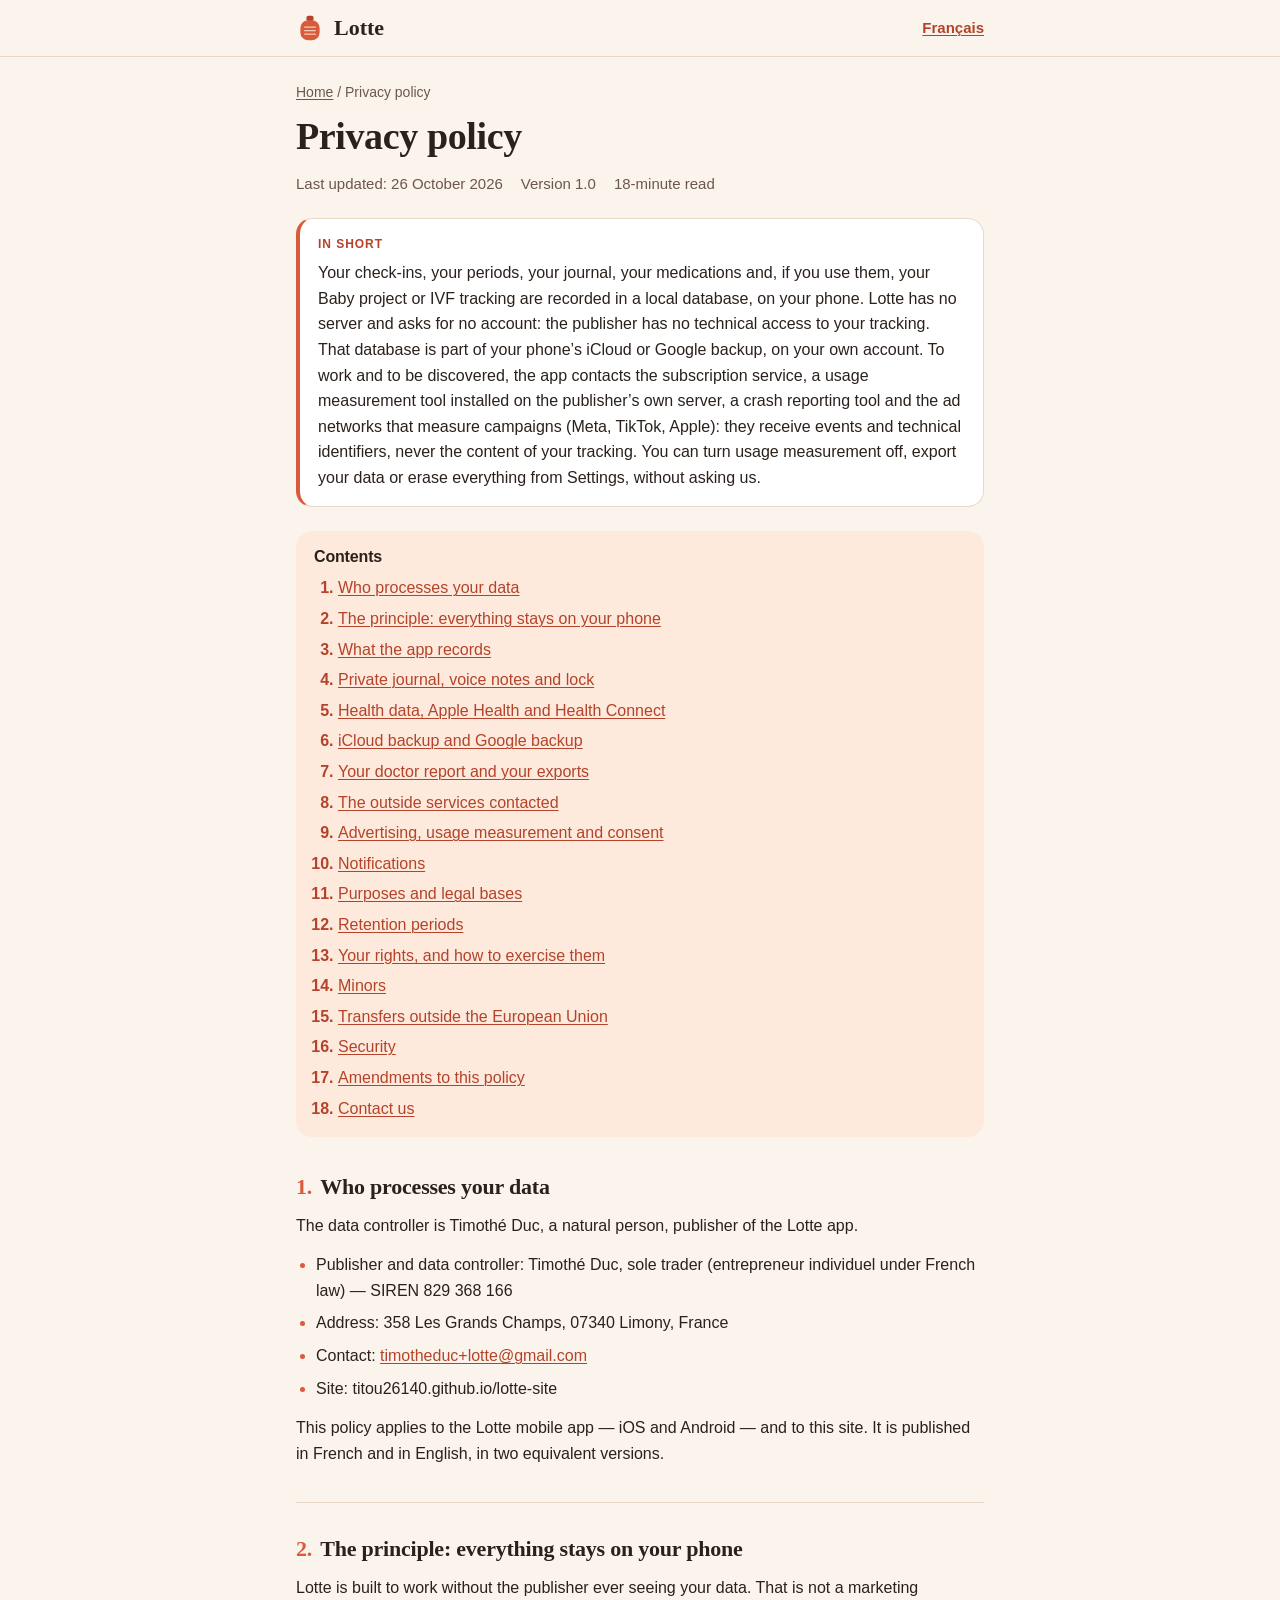
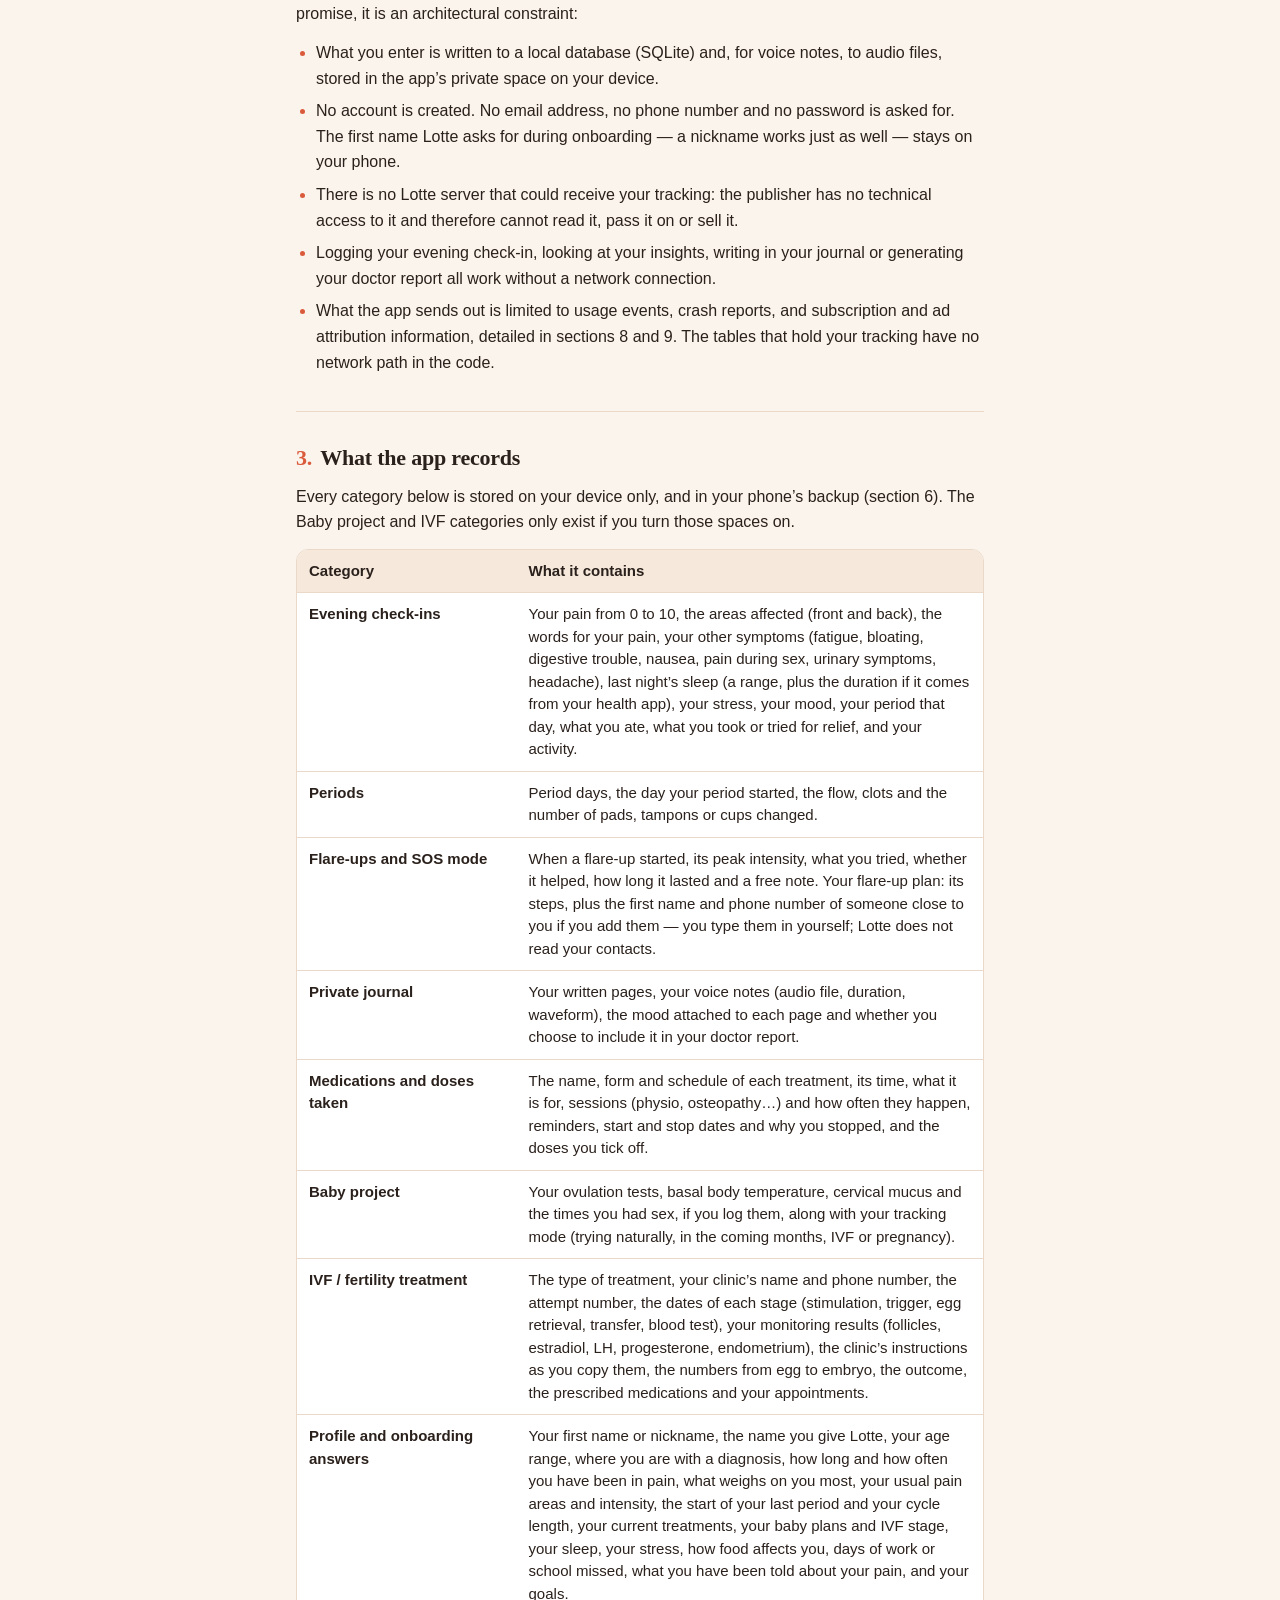
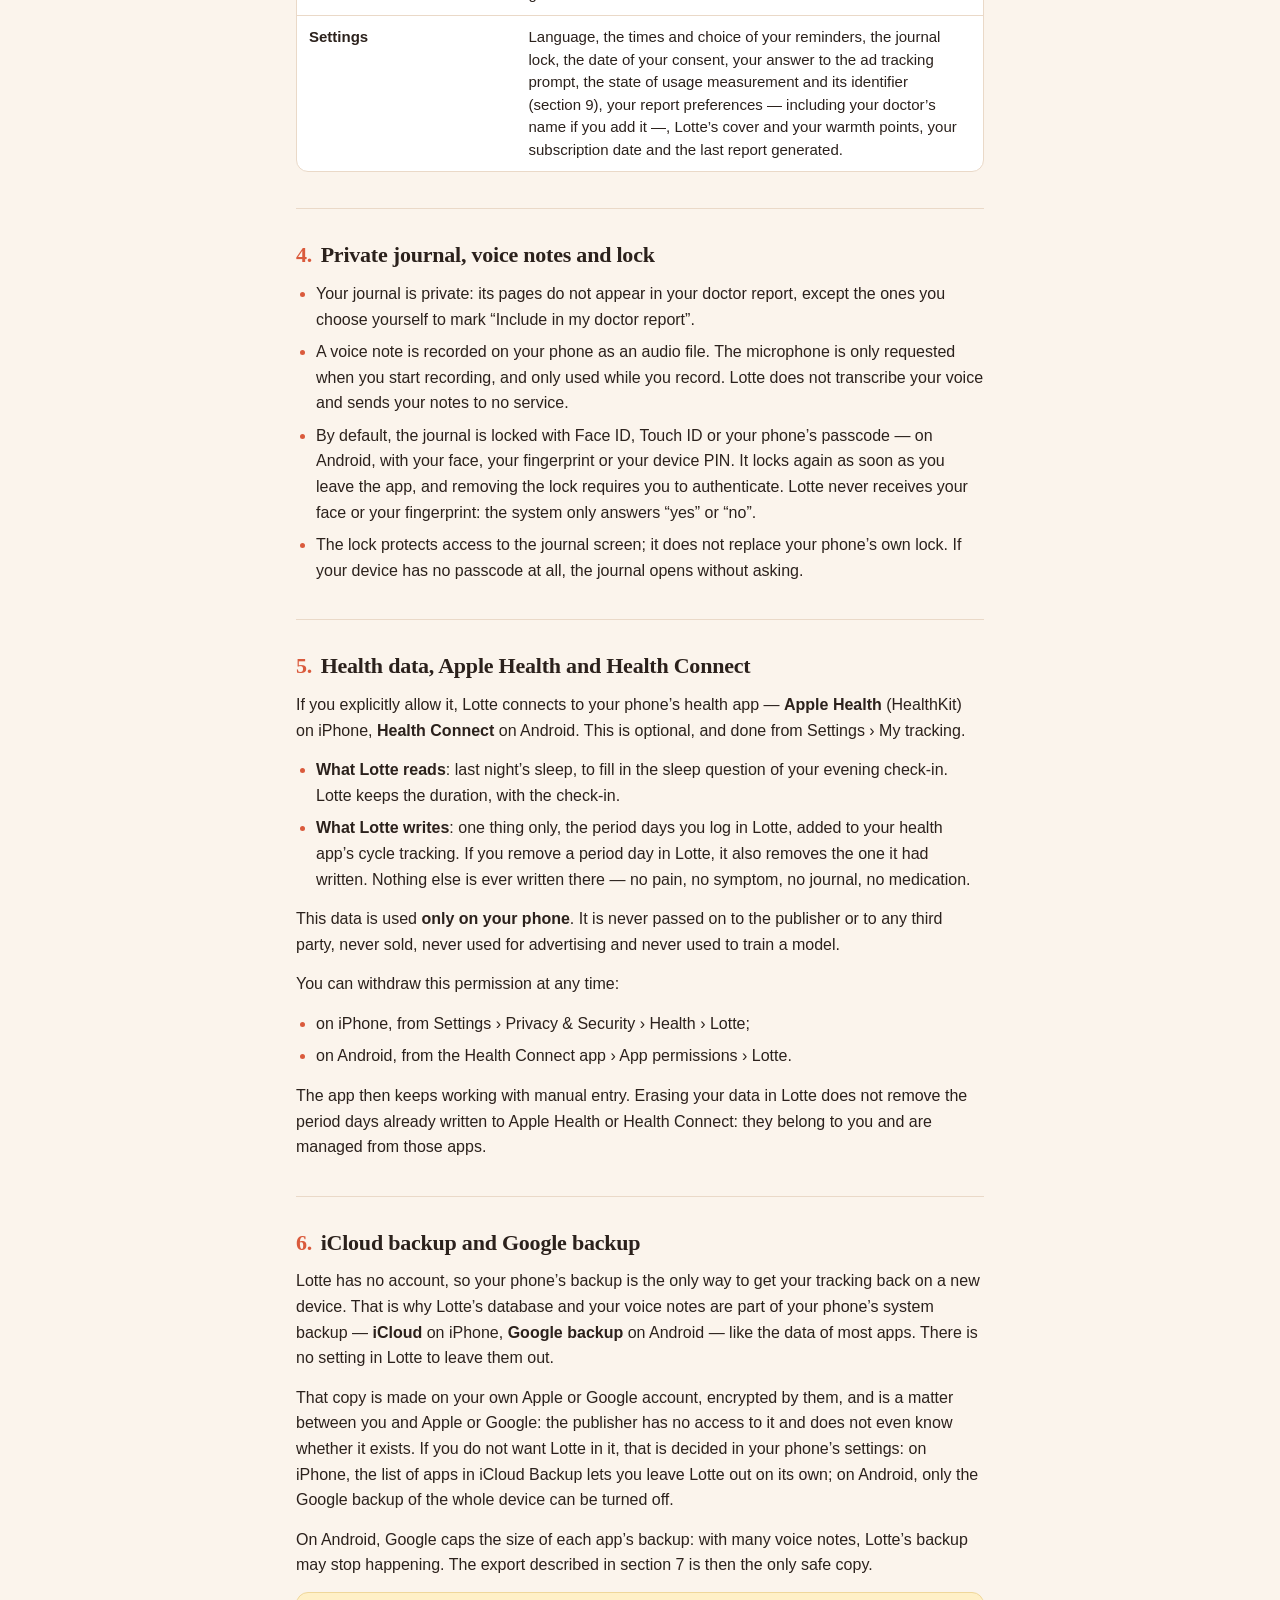
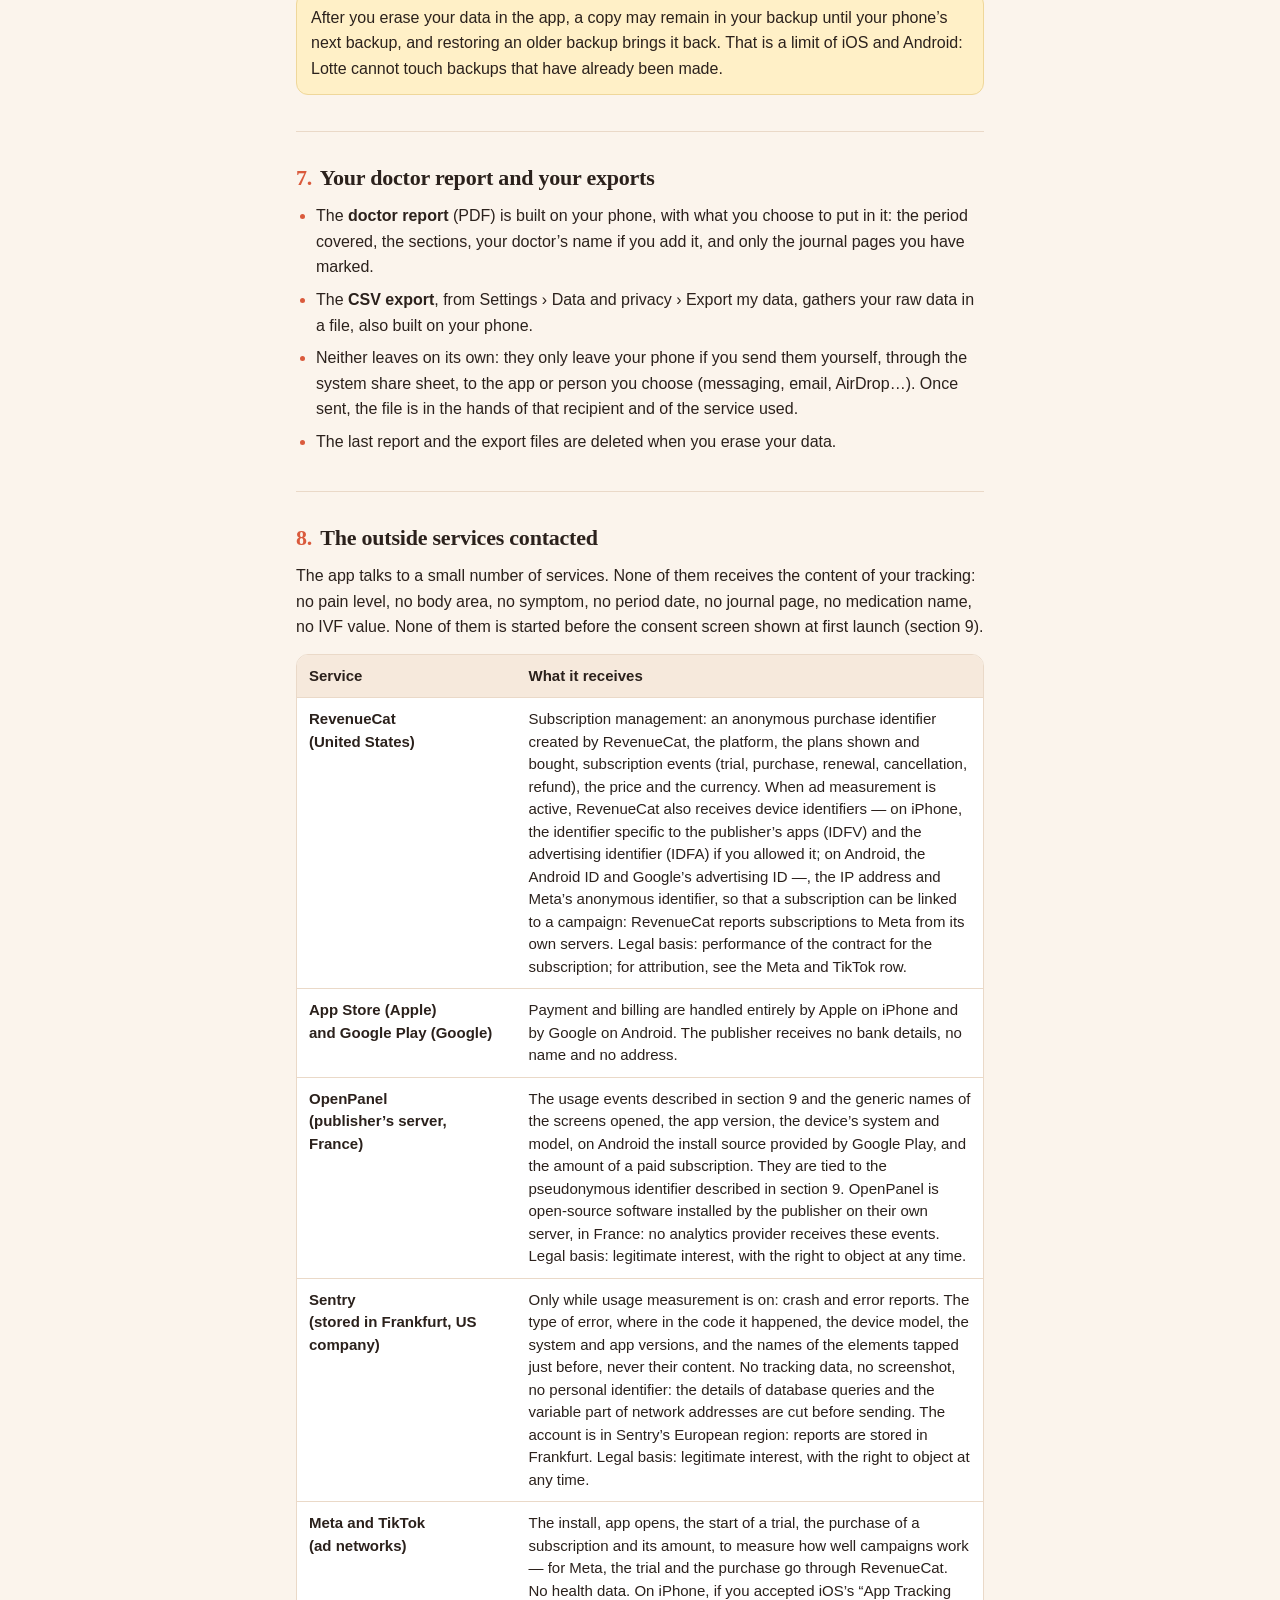
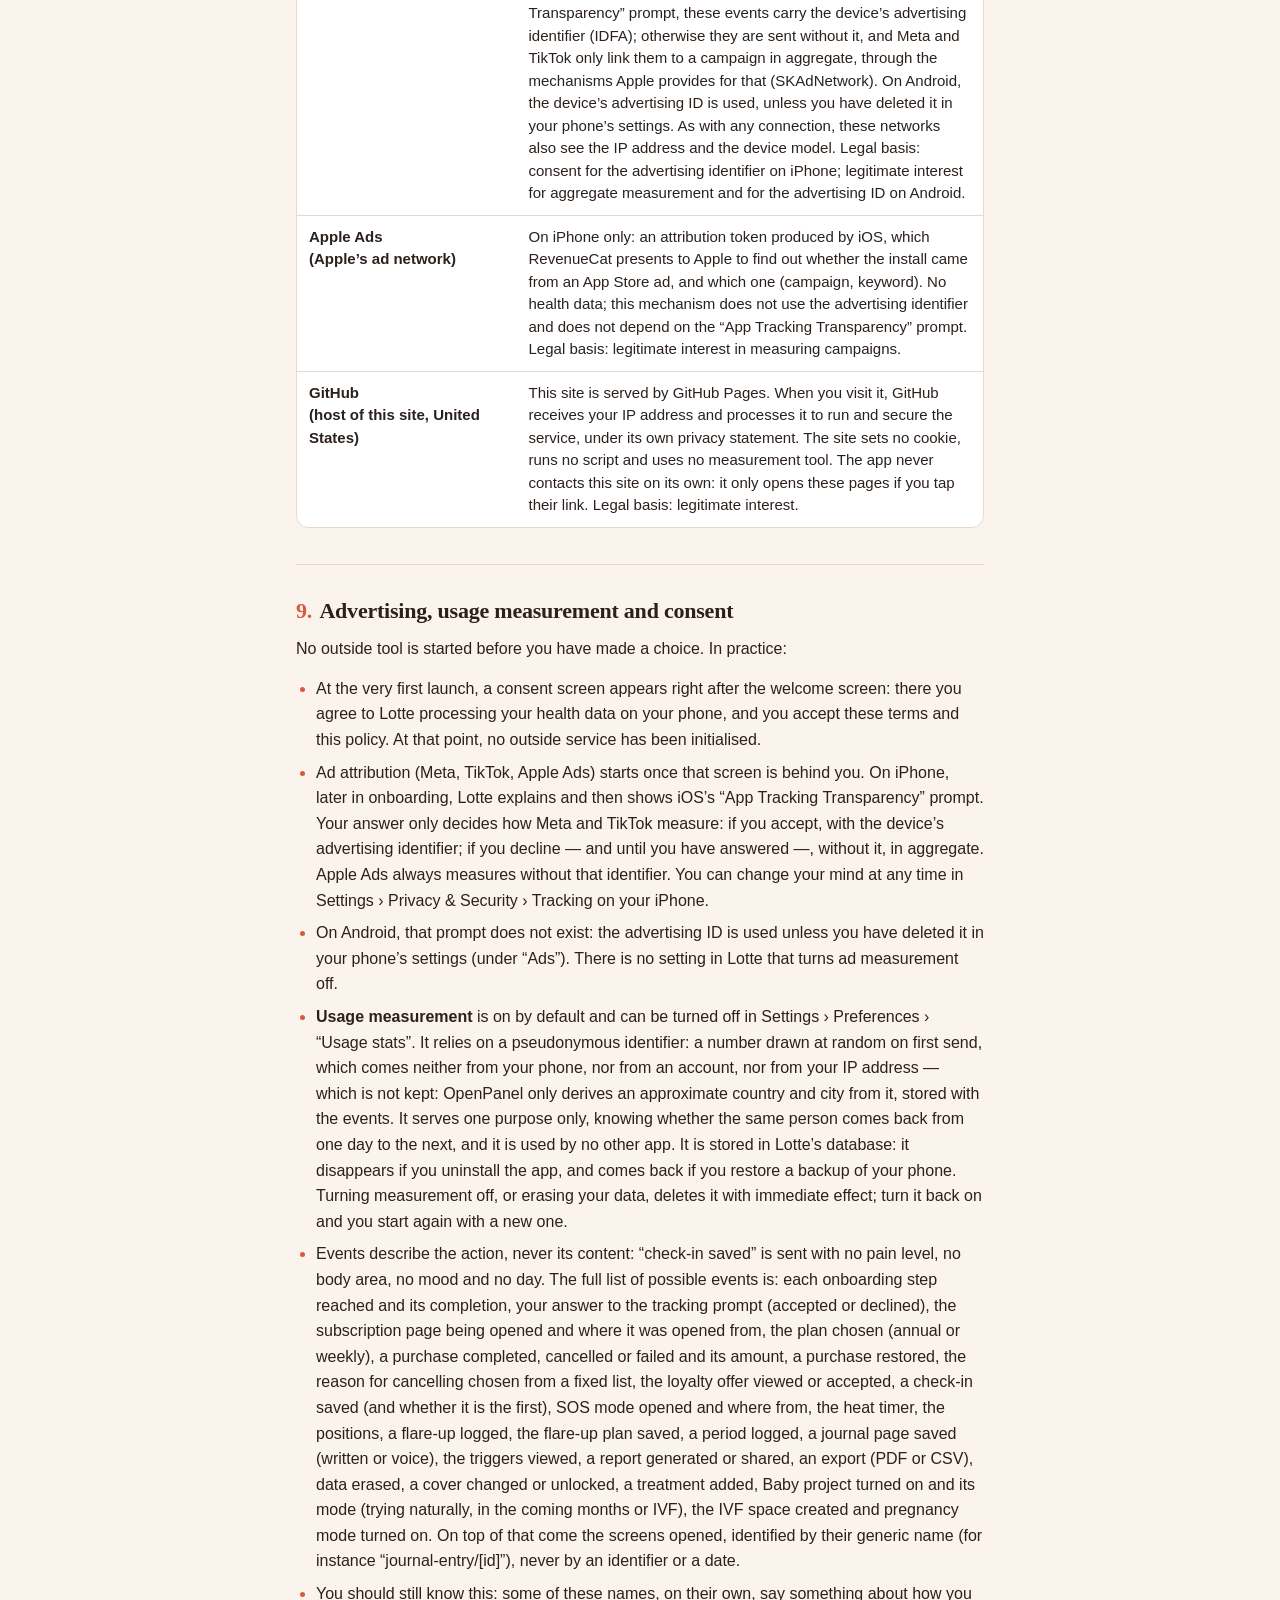
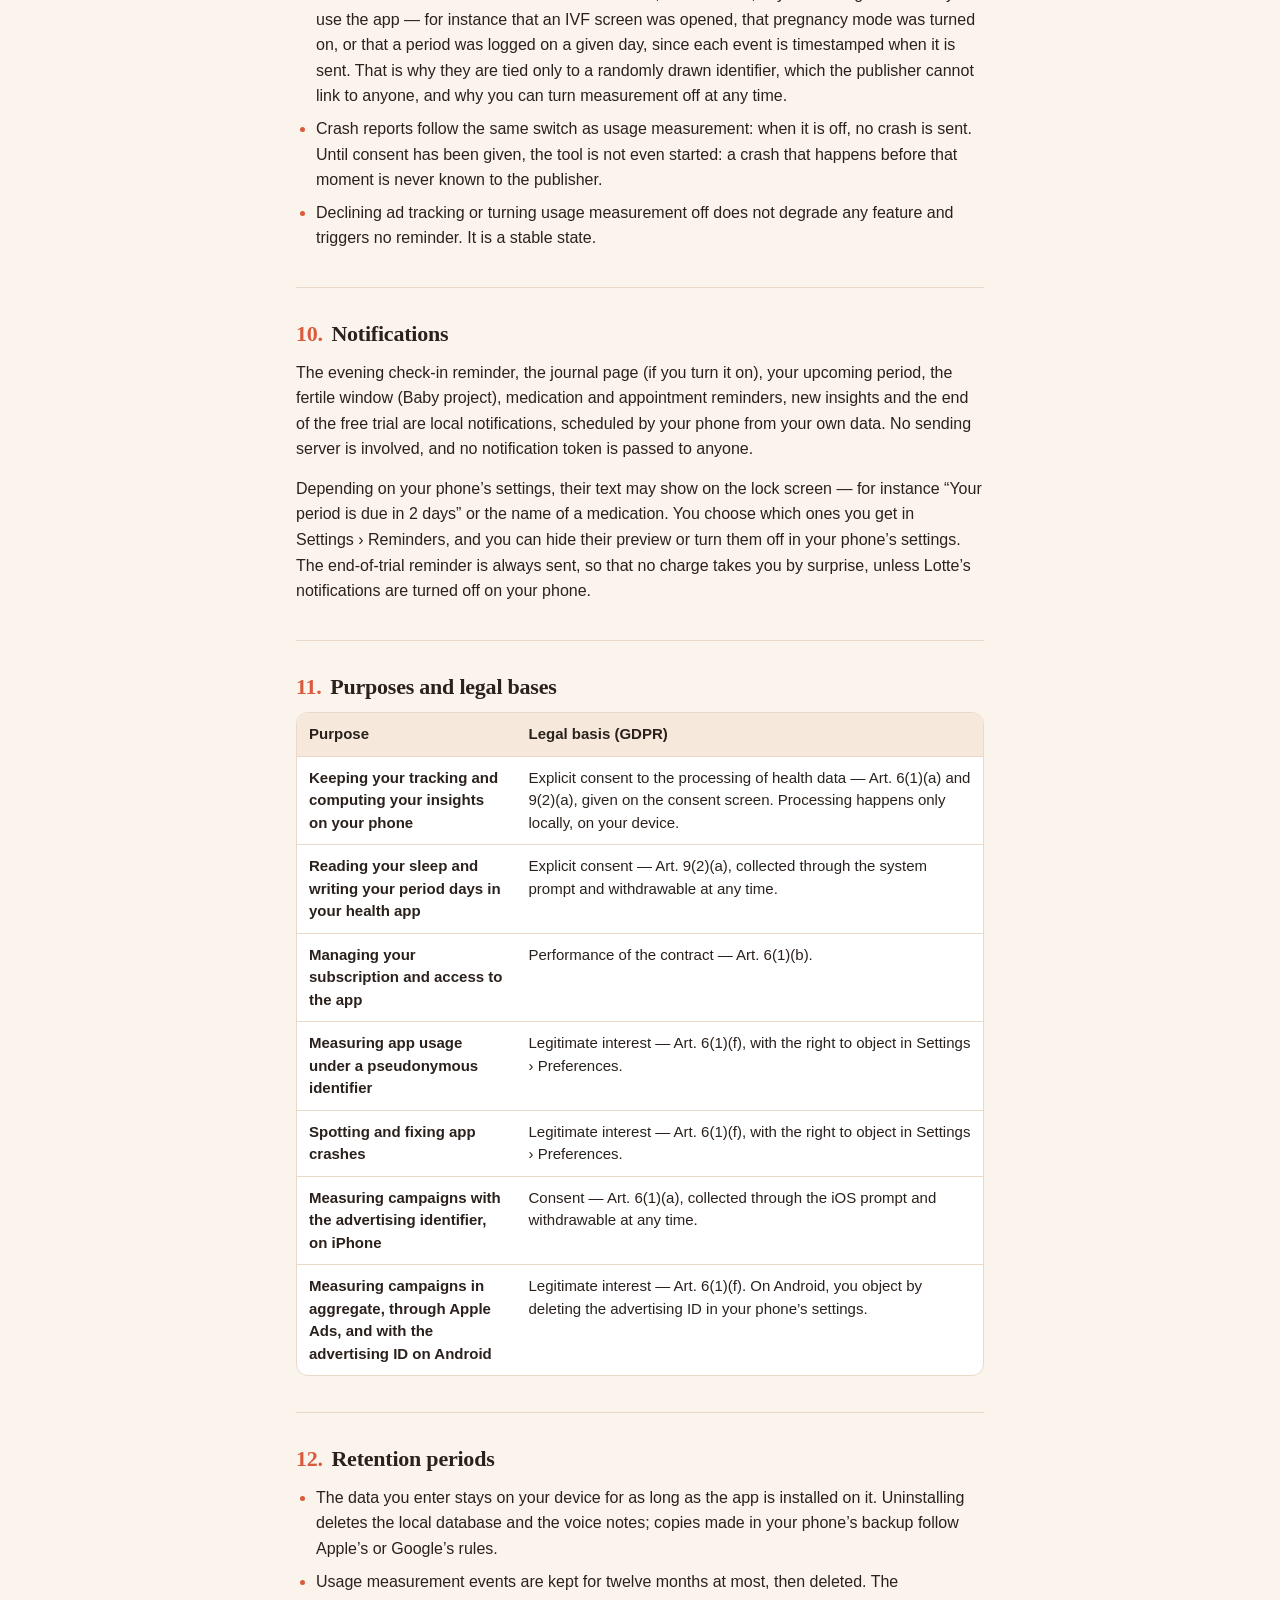
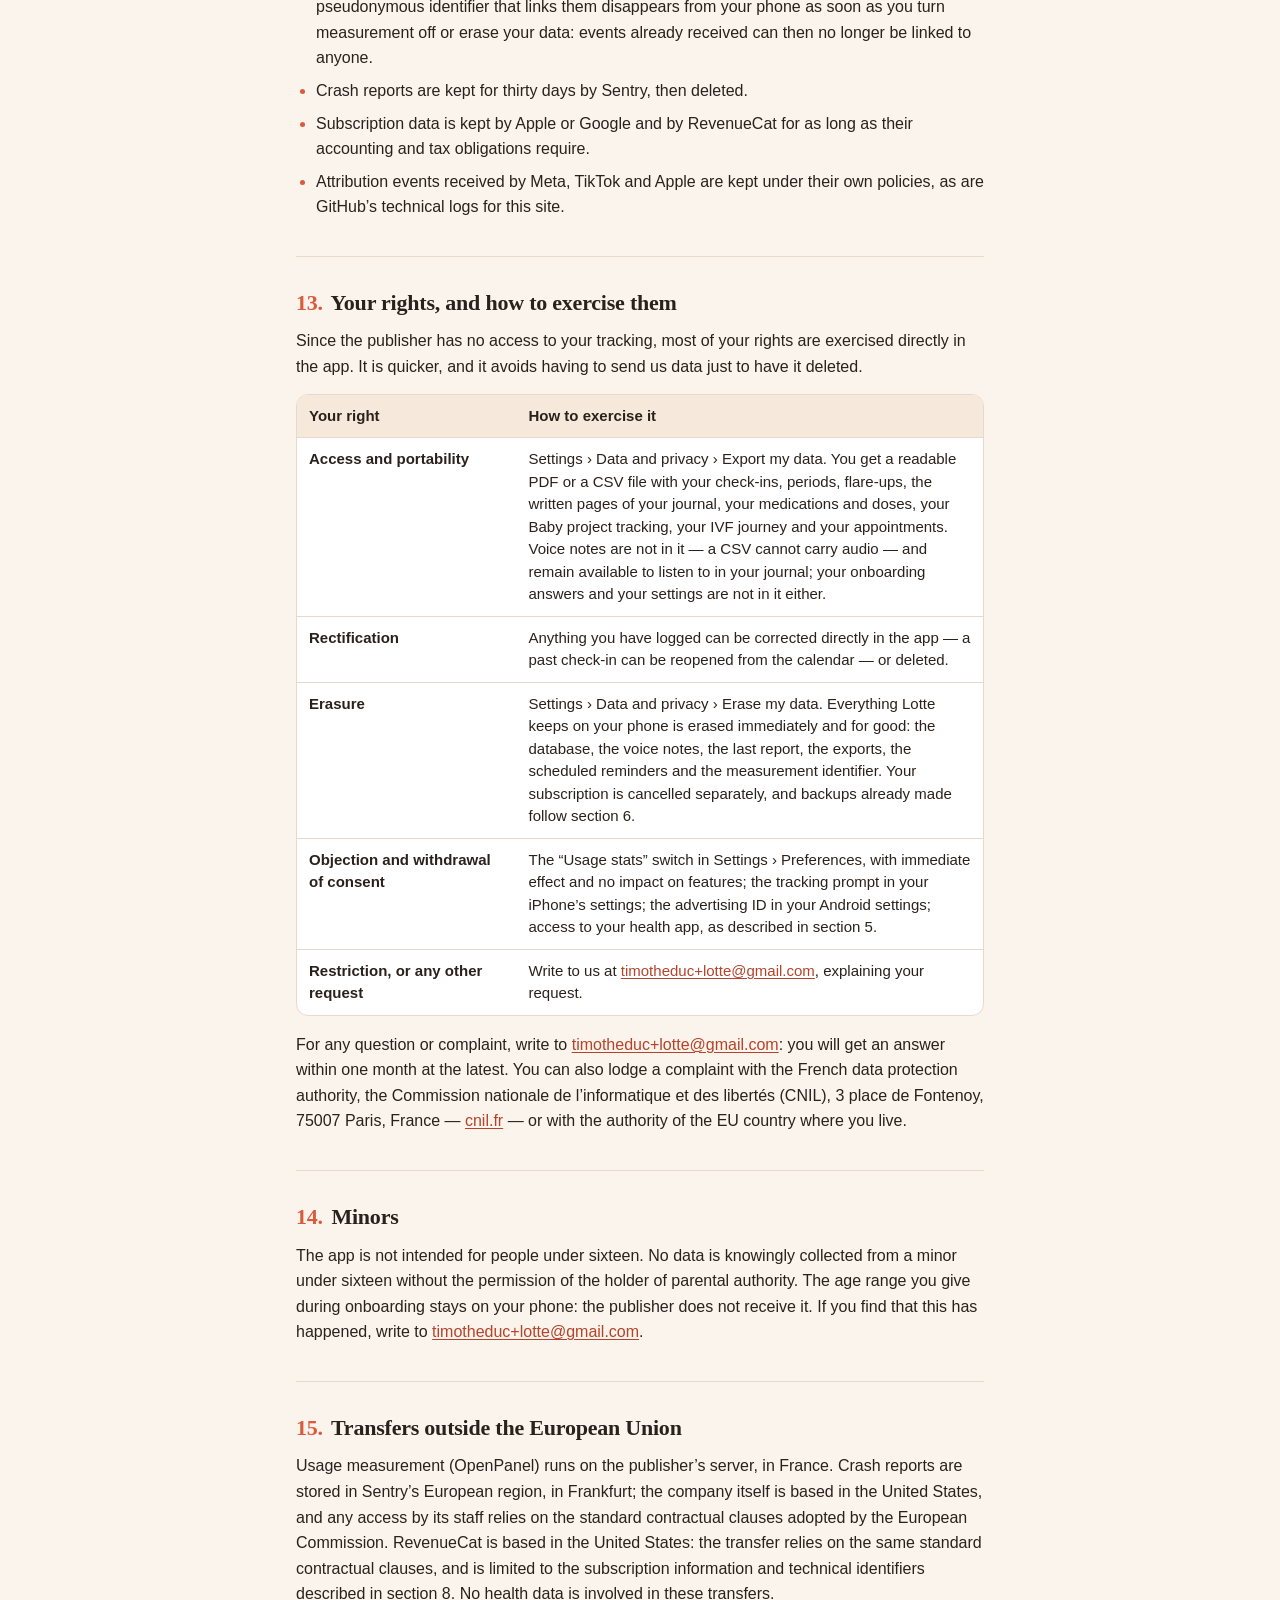
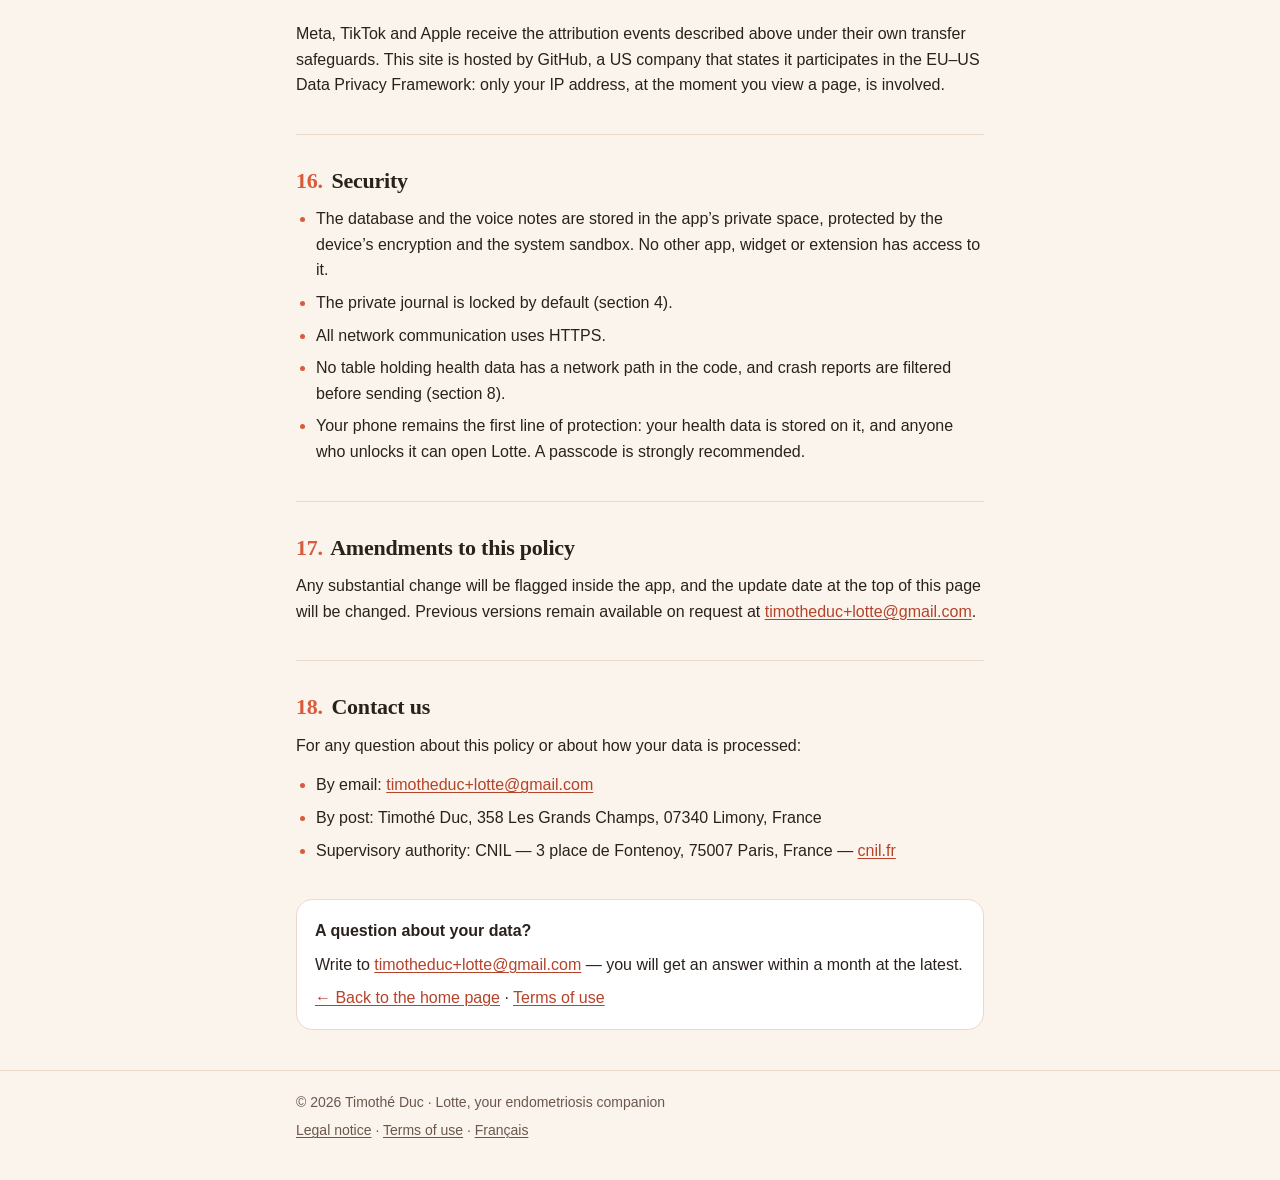
==== commit 07d43888: "Nomme la mesure d'usage sans « anonyme » et mentionne la localisation approximative" ====
--- a/en/privacy/index.html
+++ b/en/privacy/index.html
@@ -477,9 +477,10 @@
       </li>
       <li>
         <strong>Usage measurement</strong> is on by default and can be turned off in
-        Settings › Preferences › “Anonymous usage stats”. It relies on a pseudonymous
+        Settings › Preferences › “Usage stats”. It relies on a pseudonymous
         identifier: a number drawn at random on first send, which comes neither from your
-        phone, nor from an account, nor from your IP address — which is not kept. It serves one
+        phone, nor from an account, nor from your IP address — which is not kept: OpenPanel only derives
+        an approximate country and city from it, stored with the events. It serves one
         purpose only, knowing whether the same person comes back from one day to the next, and
         it is used by no other app. It is stored in Lotte’s database: it disappears if you
         uninstall the app, and comes back if you restore a backup of your phone. Turning
@@ -681,7 +682,7 @@
           <tr>
             <td>Objection and withdrawal of consent</td>
             <td>
-              The “Anonymous usage stats” switch in Settings › Preferences, with immediate
+              The “Usage stats” switch in Settings › Preferences, with immediate
               effect and no impact on features; the tracking prompt in your iPhone’s settings;
               the advertising ID in your Android settings; access to your health app, as
               described in section 5.
